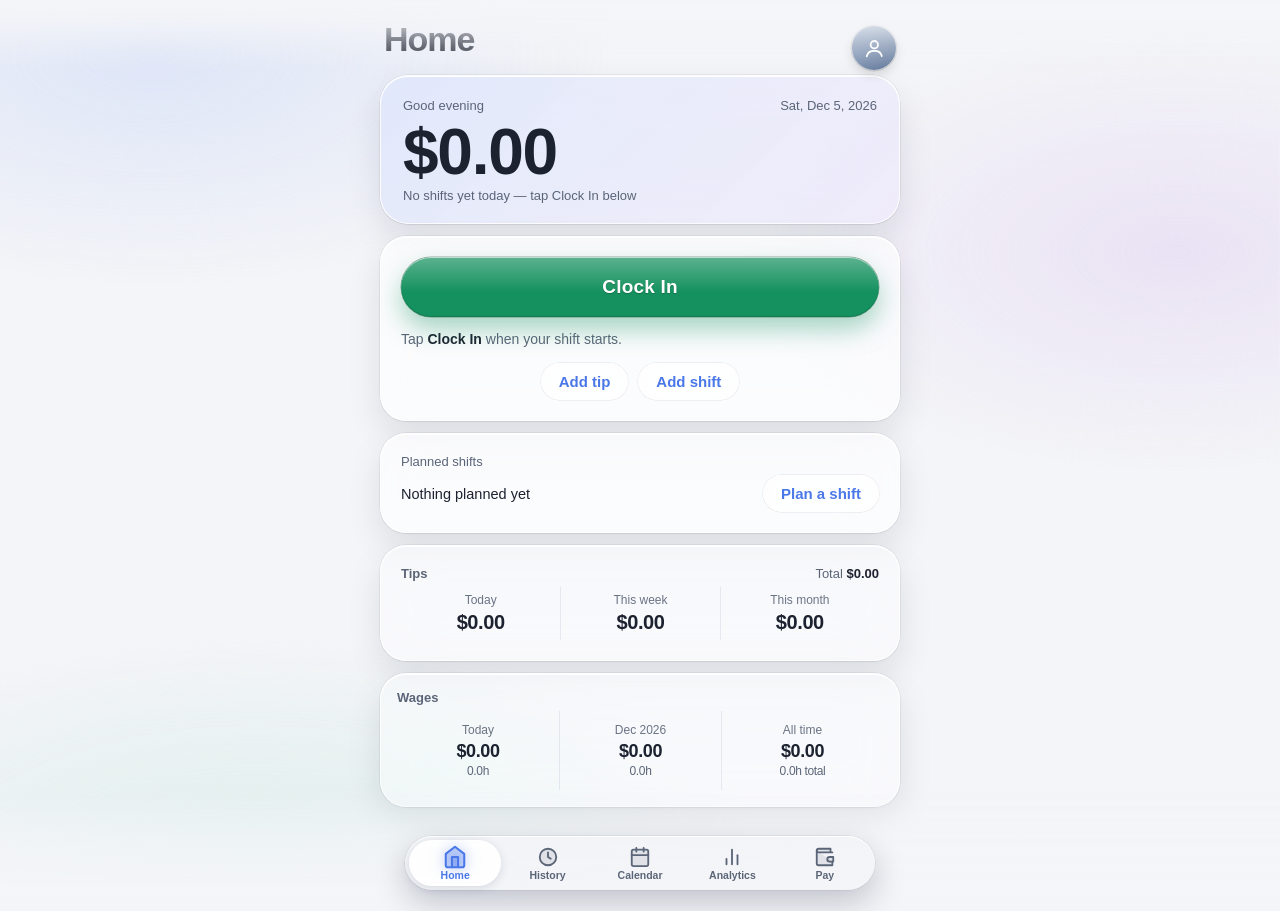
==== index.html @ 0481ace2 "Mascot moments: chosen character plays its clip with sound on clock in, break (coffee), clock out an" ====
<!DOCTYPE html>
<html lang="en" data-theme="auto">
<head>
<meta charset="UTF-8">
<meta http-equiv="Content-Security-Policy" content="default-src 'none'; script-src 'self'; style-src 'self' 'unsafe-inline'; img-src 'self' data:; media-src 'self' blob:; connect-src 'self' https://script.google.com https://script.googleusercontent.com https://*.googleusercontent.com; manifest-src 'self'; worker-src 'self'; base-uri 'none'; form-action 'none'; object-src 'none'">
<meta name="referrer" content="no-referrer">
<link rel="canonical" href="https://achyuthsai87.github.io/work-clock/">
<style id="fb">html{visibility:hidden}</style>
<noscript><style>html{visibility:visible!important}</style></noscript>
<meta name="viewport" content="width=device-width, initial-scale=1, maximum-scale=1, user-scalable=no, viewport-fit=cover">
<meta name="apple-mobile-web-app-capable" content="yes">
<meta name="mobile-web-app-capable" content="yes">
<meta name="apple-mobile-web-app-status-bar-style" content="default">
<meta name="apple-mobile-web-app-title" content="Work Clock">
<meta name="theme-color" content="#f4f5f8">
<meta name="description" content="Work Clock: an offline time and earnings tracker. Clock in, clock out, see what you've earned.">
<meta name="format-detection" content="telephone=no">
<meta property="og:type" content="website">
<meta property="og:title" content="Work Clock">
<meta property="og:description" content="Offline time and earnings tracker.">
<meta property="og:image" content="./icon-512.png">
<meta name="color-scheme" content="light dark">
<link rel="manifest" href="./manifest.webmanifest">
<link rel="apple-touch-icon" href="./apple-touch-icon.png">
<link rel="apple-touch-startup-image" media="(device-width:440px) and (device-height:956px) and (-webkit-device-pixel-ratio:3) and (orientation:portrait) and (prefers-color-scheme:light)" href="./splash/1320x2868-light.png">
<link rel="apple-touch-startup-image" media="(device-width:440px) and (device-height:956px) and (-webkit-device-pixel-ratio:3) and (orientation:portrait) and (prefers-color-scheme:dark)" href="./splash/1320x2868-dark.png">
<link rel="apple-touch-startup-image" media="(device-width:402px) and (device-height:874px) and (-webkit-device-pixel-ratio:3) and (orientation:portrait) and (prefers-color-scheme:light)" href="./splash/1206x2622-light.png">
<link rel="apple-touch-startup-image" media="(device-width:402px) and (device-height:874px) and (-webkit-device-pixel-ratio:3) and (orientation:portrait) and (prefers-color-scheme:dark)" href="./splash/1206x2622-dark.png">
<link rel="apple-touch-startup-image" media="(device-width:430px) and (device-height:932px) and (-webkit-device-pixel-ratio:3) and (orientation:portrait) and (prefers-color-scheme:light)" href="./splash/1290x2796-light.png">
<link rel="apple-touch-startup-image" media="(device-width:430px) and (device-height:932px) and (-webkit-device-pixel-ratio:3) and (orientation:portrait) and (prefers-color-scheme:dark)" href="./splash/1290x2796-dark.png">
<link rel="apple-touch-startup-image" media="(device-width:393px) and (device-height:852px) and (-webkit-device-pixel-ratio:3) and (orientation:portrait) and (prefers-color-scheme:light)" href="./splash/1179x2556-light.png">
<link rel="apple-touch-startup-image" media="(device-width:393px) and (device-height:852px) and (-webkit-device-pixel-ratio:3) and (orientation:portrait) and (prefers-color-scheme:dark)" href="./splash/1179x2556-dark.png">
<link rel="apple-touch-startup-image" media="(device-width:428px) and (device-height:926px) and (-webkit-device-pixel-ratio:3) and (orientation:portrait) and (prefers-color-scheme:light)" href="./splash/1284x2778-light.png">
<link rel="apple-touch-startup-image" media="(device-width:428px) and (device-height:926px) and (-webkit-device-pixel-ratio:3) and (orientation:portrait) and (prefers-color-scheme:dark)" href="./splash/1284x2778-dark.png">
<link rel="apple-touch-startup-image" media="(device-width:390px) and (device-height:844px) and (-webkit-device-pixel-ratio:3) and (orientation:portrait) and (prefers-color-scheme:light)" href="./splash/1170x2532-light.png">
<link rel="apple-touch-startup-image" media="(device-width:390px) and (device-height:844px) and (-webkit-device-pixel-ratio:3) and (orientation:portrait) and (prefers-color-scheme:dark)" href="./splash/1170x2532-dark.png">
<link rel="apple-touch-startup-image" media="(device-width:375px) and (device-height:812px) and (-webkit-device-pixel-ratio:3) and (orientation:portrait) and (prefers-color-scheme:light)" href="./splash/1125x2436-light.png">
<link rel="apple-touch-startup-image" media="(device-width:375px) and (device-height:812px) and (-webkit-device-pixel-ratio:3) and (orientation:portrait) and (prefers-color-scheme:dark)" href="./splash/1125x2436-dark.png">
<link rel="apple-touch-startup-image" media="(device-width:414px) and (device-height:896px) and (-webkit-device-pixel-ratio:3) and (orientation:portrait) and (prefers-color-scheme:light)" href="./splash/1242x2688-light.png">
<link rel="apple-touch-startup-image" media="(device-width:414px) and (device-height:896px) and (-webkit-device-pixel-ratio:3) and (orientation:portrait) and (prefers-color-scheme:dark)" href="./splash/1242x2688-dark.png">
<link rel="apple-touch-startup-image" media="(device-width:414px) and (device-height:896px) and (-webkit-device-pixel-ratio:2) and (orientation:portrait) and (prefers-color-scheme:light)" href="./splash/828x1792-light.png">
<link rel="apple-touch-startup-image" media="(device-width:414px) and (device-height:896px) and (-webkit-device-pixel-ratio:2) and (orientation:portrait) and (prefers-color-scheme:dark)" href="./splash/828x1792-dark.png">
<link rel="apple-touch-startup-image" media="(device-width:414px) and (device-height:736px) and (-webkit-device-pixel-ratio:3) and (orientation:portrait) and (prefers-color-scheme:light)" href="./splash/1242x2208-light.png">
<link rel="apple-touch-startup-image" media="(device-width:414px) and (device-height:736px) and (-webkit-device-pixel-ratio:3) and (orientation:portrait) and (prefers-color-scheme:dark)" href="./splash/1242x2208-dark.png">
<link rel="apple-touch-startup-image" media="(device-width:375px) and (device-height:667px) and (-webkit-device-pixel-ratio:2) and (orientation:portrait) and (prefers-color-scheme:light)" href="./splash/750x1334-light.png">
<link rel="apple-touch-startup-image" media="(device-width:375px) and (device-height:667px) and (-webkit-device-pixel-ratio:2) and (orientation:portrait) and (prefers-color-scheme:dark)" href="./splash/750x1334-dark.png">
<title>Work Clock</title>
<link rel="icon" type="image/png" sizes="192x192" href="./icon-192.png">
<link rel="stylesheet" href="./style.css">
</head>
<body>
<div class="edge edge-top" aria-hidden="true"></div><div class="edge edge-bot" aria-hidden="true"></div>
<noscript><div style="padding:24px;font-family:sans-serif">Work Clock needs JavaScript enabled.</div></noscript>
<div class="wrap">
  <div class="topbar"><button id="avatarBtn" class="av" data-tab="settings" aria-label="Profile and settings"><span class="av-face" id="avFace"></span><span class="av-type" aria-hidden="true"><i></i><i></i><i></i></span></button></div>
  <section class="tabpane on" id="tab-home">
<div class="page-title">Home</div>
<div class="card nudge" id="backupNudge" hidden><div class="nudge-t">Back up your history</div><div class="nudge-s">Nothing has been saved off this phone lately. If iOS clears the app, your shifts would be gone.</div><div class="nudge-b"><button id="nudgeNow" class="btn primary">Back up now</button><button id="nudgeSync" class="link">Set up sync</button><button id="nudgeLater" class="link">Later</button></div></div>
<div class="hero">
    <div class="hero-top"><span id="greet">Hello</span><span id="heroDate"></span></div>
    <div class="hero-earn" id="heroEarn">$0.00</div>
    <div class="hero-sub" id="heroSub">earned today</div>
  </div>

<div class="card">
    <div class="jobpick" id="jobPickRow" hidden><div class="jp-h" id="jobPickH">Clock in for</div><div class="jchips" id="jobChips"></div><select id="jobPick" hidden></select></div>
    <button id="clockBtn" class="big-btn">Clock In</button>
    <div id="statusLine" class="status-line"></div>
    <button type="button" id="startEdit" class="link" style="display:none;margin:2px auto 8px">Started late? Change start time</button>
    <button id="cancelShift" class="cancel-shift" style="display:none">Discard this shift</button>
    <span id="tipToday" hidden></span>
    <div class="quickrow"><button id="tipBtn" class="link">Add tip</button><i></i><button id="manualBtn" class="link">Add shift</button></div>
  </div>

<div class="card planbox">
    <div class="pay-h">Planned shifts</div>
    <div class="planrow"><div id="planLine" class="plan-line"></div><button id="planBtn" class="link">Plan a shift</button></div>
  </div>

<div class="homeview" id="homeJobRow" hidden><div class="jp-h">Showing</div><div class="jchips" id="homeChips"></div></div>

<div class="card tipbox">
    <div class="tipbox-top"><span class="tipbox-h" id="tipHead">Tips</span><span class="tipbox-t tap" id="tipTot" role="button" tabindex="0" aria-label="See tips month by month">Total <b id="tipAll">$0.00</b></span></div>
    <div class="stats tips3">
      <div class="stat"><div class="label">Today</div><div class="val" id="tipDay">$0.00</div></div>
      <div class="stat tap" id="tipWeekStat" role="button" tabindex="0" aria-label="See this week day by day"><div class="label">This week</div><div class="val" id="tipWeek">$0.00</div></div>
      <div class="stat tap" id="tipMonthStat" role="button" tabindex="0" aria-label="See this month week by week"><div class="label">This month</div><div class="val" id="tipMonth">$0.00</div></div>
    </div>
  </div>

<div class="card"><div class="tipbox-top"><span class="tipbox-h" id="wageHead">Wages</span></div><div class="stats flat3">
    <div class="stat"><div class="label">Today</div><div class="val" id="statToday">—</div></div>
    <div class="stat tap" id="monthStat" role="button" tabindex="0" aria-label="See this month week by week"><div class="label" id="monthLabel">This month</div><div class="val" id="statMonth">—</div></div>
    <div class="stat tap" id="allStat" role="button" tabindex="0" aria-label="See all time month by month"><div class="label">All time</div><div class="val" id="statAll">—</div></div>
  </div></div>
  <div id="jobCards" class="jobcards" hidden></div>
  </section>
  <section class="tabpane" id="tab-history">
  <div class="page-title">History</div>
<div class="card">
    <div class="jchips hist-chips" id="histChips" hidden></div>
    <div class="hfilter"><select id="histJob" aria-label="Filter by job" hidden></select><input id="histQ" type="search" placeholder="Search notes, dates, months" autocomplete="off" maxlength="40" aria-label="Search history"><select id="histMonth" aria-label="Jump to month"></select><button type="button" class="hf-btn" id="histFilterBtn" aria-label="Filter by hours and amount"><svg viewBox="0 0 24 24" fill="none" stroke="currentColor" stroke-width="2" stroke-linecap="round" aria-hidden="true"><path d="M4 7h10M18 7h2M4 17h2M10 17h10"/><circle cx="16" cy="7" r="2"/><circle cx="8" cy="17" r="2"/></svg><b id="histFilterN" hidden></b></button></div>
    <div id="histSum" class="hsum" hidden></div>
    <div id="history"></div>
  </div>
  </section>
  <section class="tabpane" id="tab-calendar">
  <div class="page-title">Calendar</div>
  <div class="card">
    <div class="cal-head"><button id="calPrev" class="icon-btn" aria-label="Previous month">&#8249;</button><div class="cal-title" id="calTitle"></div><button id="calNext" class="icon-btn" aria-label="Next month">&#8250;</button></div>
    <div class="cal-grid cal-dow" aria-hidden="true"><span>Mon</span><span>Tue</span><span>Wed</span><span>Thu</span><span>Fri</span><span>Sat</span><span>Sun</span></div>
    <div class="cal-grid" id="calGrid"></div>
    <div class="cal-legend"><span><i class="lg lg-w"></i>Worked</span><span><i class="lg lg-p"></i>Planned</span><span><i class="lg lg-o"></i>Day off</span></div>
    <div class="hsum" id="calSum"></div>
  </div>
  <div class="card"><div class="pay-h">Coming up</div><div id="calNextList"></div></div>
  </section>
  <section class="tabpane" id="tab-analytics">
  <div class="page-title">Analytics</div>
  <div class="anajob-row" id="anaJobRow" hidden><div class="jchips" id="anaChips"></div><select id="anaJob" aria-label="Job" hidden></select></div>
<div class="card goal-card" style="margin-top:12px">
    <div class="ring-wrap">
      <svg viewBox="0 0 120 120" class="ring" aria-hidden="true"><defs><linearGradient id="ringGrad" x1="0" y1="0" x2="1" y2="1"><stop offset="0" stop-color="#3ee6b0"/><stop offset="1" stop-color="#4aa8ff"/></linearGradient></defs><circle class="ring-bg" cx="60" cy="60" r="48"/><circle class="ring-fg" id="goalRing" cx="60" cy="60" r="48" stroke-dasharray="301.59" stroke-dashoffset="301.59" transform="rotate(-90 60 60)"/></svg>
      <div class="ring-mid"><div class="ring-pct" id="goalPct">—</div><div class="ring-sub">this week</div></div>
    </div>
    <div class="goal-text">
      <div class="t">Weekly goal</div>
      <div class="goal-line" id="goalSub">No goal yet</div>
      <div class="goal-msg" id="goalMsg"></div>
      <button class="link" id="goalSet" style="padding:6px 0 0">Set goal</button>
    </div>
  </div>

<div class="card" style="margin-top:12px">
    <div class="card-head"><span class="t">Monthly earnings</span><span class="mon-key"><i class="kw"></i>Wages <i class="kt"></i>Tips</span></div>
    <div class="ana-nav"><button id="monPrev" aria-label="Earlier months">‹</button><span id="monRange"></span><button id="monNext" aria-label="Later months">›</button></div>
    <canvas id="chart" width="600" height="340"></canvas>
    <div class="mon-hint">Tap a month for its week-by-week breakdown</div>
  </div>

<div class="card" style="margin-top:12px">
    <div class="card-head"><span class="t">Analytics</span><span class="seg" id="anaSeg"><button data-p="week">Week</button><button data-p="month">Month</button><button data-p="year">Year</button></span></div>
    <div class="ana-nav"><button id="anaPrev" aria-label="Previous">‹</button><span id="anaRange"></span><button id="anaNext" aria-label="Next">›</button></div>
    <canvas id="anaChart" width="600" height="300"></canvas>
    <div class="ana-grid" id="anaStats"></div>
  </div>

<div class="card" style="margin-top:12px">
    <div class="card-head"><span class="t">Activity</span><span class="sub" style="margin:0;font-size:12px">last 15 weeks</span></div>
    <div class="hm" id="hm" role="img" aria-label="Activity heatmap"></div>
    <div class="hm-foot"><span id="hmInfo">Tap a square</span><span class="hm-legend">Less <i class="l0"></i><i class="l1"></i><i class="l2"></i><i class="l3"></i><i class="l4"></i> More</span></div>
  </div>

<div class="card" style="margin-top:12px">
    <div style="font-weight:700; margin-bottom:8px">Insights <span style="font-weight:400;color:var(--muted);font-size:12px">all time</span></div>
    <div class="ana-grid" id="anaInsights"></div>
    <div style="font-weight:700; margin:16px 0 4px; font-size:14px">By weekday</div>
    <div id="anaWeekday"></div>
  </div>

<div class="card" style="margin-top:12px">
    <div class="card-head"><span class="t">Data lab 🧪</span><span class="sub" style="margin:0;font-size:12px" id="labN"></span></div>
    <div class="ana-grid" id="labTiles"></div>
    <div class="lab-h">Weekly hours · trend &amp; forecast</div>
    <canvas id="trendChart" width="600" height="300"></canvas>
    <div class="lab-note" id="trendNote"></div>
    <div class="lab-h">Shift length distribution</div>
    <div id="histo"></div>
    <div class="lab-h">Findings</div>
    <ul class="findings" id="findings"></ul>
  </div>

<div class="card" style="margin-top:12px">
    <div class="card-head"><span class="t" id="lvlTitle">Level 1</span><span class="sub" style="margin:0;font-size:12px" id="lvlSub"></span></div>
    <div class="xp"><i id="xpBar"></i></div>
    <button class="fact" id="factBtn" type="button"><span class="fact-e" id="factE">✨</span><span id="factTxt">Clock a few shifts and fun facts will show up here.</span></button>
  </div>

<div class="card" style="margin-top:12px">
    <div class="card-head"><span class="t">Achievements</span><span class="sub" style="margin:0;font-size:12px" id="badgeCount"></span></div>
    <div class="next" id="badgeNext"></div>
    <div class="badges" id="badges"></div>
  </div>

  <div class="card" id="tipYieldCard" hidden>
    <div class="pay-h">Tip yield</div>
    <div class="job-hint" id="tyNote" style="margin:-4px 0 10px"></div>
    <div class="ty-h">By weekday</div><div id="tyWeekday"></div>
    <div class="ty-h">By time of day</div><div id="tyDaypart"></div>
  </div>
  </section>
  <section class="tabpane" id="tab-pay">
  <div class="page-title">Pay</div>
  <div class="homeview" id="payJobRow" hidden><div class="jp-h">Showing</div><div class="jchips" id="payChips"></div></div>
  <div class="card">
    <div class="pay-h">Owed to you</div>
    <div class="pay-big" id="payOwed">$0.00</div>
    <div class="pay-sub" id="payOwedSub">Log what you're paid and it shows here.</div>
    <div class="pay-sub" id="payHeld" hidden></div>
    <div class="pbar"><i id="payBar"></i></div>
    <div class="stats pay2">
      <div class="stat"><div class="label">Earned</div><div class="val" id="payEarned">$0.00</div></div>
      <div class="stat"><div class="label">Received</div><div class="val" id="payRecv">$0.00</div></div>
    </div>
    <button id="payAdd" class="big-btn pay-btn">+ Log a payment</button>
    <div style="text-align:center"><button id="stmtBtn" class="link">Pay statement for the owner</button></div>
  </div>
  <div class="card" id="payNext" style="display:none"><div id="payNextTxt"></div></div>
  <div class="card warn" id="payDue" style="display:none"><div id="payDueTxt"></div></div>
  <div class="card">
    <div class="pay-h" id="payMonthLabel">This month</div>
    <div class="stats pay3">
      <div class="stat"><div class="label">Earned</div><div class="val" id="payMEarn">$0.00</div></div>
      <div class="stat"><div class="label">Received</div><div class="val" id="payMRecv">$0.00</div></div>
      <div class="stat"><div class="label">Short by</div><div class="val" id="payMBal">$0.00</div></div>
    </div>
  </div>
  <div class="card" id="taxCard" hidden>
    <div class="pay-h" id="taxH">Set aside for tax</div>
    <div class="stats pay2">
      <div class="stat"><div class="label" id="taxML">This month</div><div class="val" id="taxM">$0.00</div></div>
      <div class="stat"><div class="label">All time</div><div class="val" id="taxA">$0.00</div></div>
    </div>
    <div class="job-hint">An estimate of wages plus tips, so you know how much to keep aside. Change the percentage in Settings.</div>
  </div>
  <div class="card" id="expCard">
    <div class="tipbox-top"><span class="tipbox-h">Expenses</span><button id="expAdd" class="link">+ Add</button></div>
    <div class="stats pay2">
      <div class="stat"><div class="label" id="expML">This month</div><div class="val" id="expM">$0.00</div></div>
      <div class="stat"><div class="label">All time</div><div class="val" id="expA">$0.00</div></div>
    </div>
    <div class="job-hint" id="expNet" hidden></div>
    <div id="expList"></div>
  </div>
  <div class="card"><div class="pay-h">Month by month</div><div id="payMonths"></div></div>
  <div class="card"><div class="pay-h">Payments received</div><div id="payList"></div></div>
  </section>
  <section class="tabpane" id="tab-settings">
  <div class="page-title">Settings</div>
<div class="card" id="profileCard">
    <div class="pay-h">Profile</div>
    <div class="prof-top"><div class="av big still" id="profPrev"><span class="av-face"></span></div>
      <div class="prof-name" id="nameView"><span id="nameText" class="nm">Add your name</span><button type="button" class="pencil" id="nameEdit" aria-label="Edit name"><svg viewBox="0 0 24 24" fill="none" stroke="currentColor" stroke-width="2" stroke-linecap="round" stroke-linejoin="round" aria-hidden="true"><path d="M4 20h4L19 9a2.8 2.8 0 0 0-4-4L4 16z"/><path d="M13.5 6.5l4 4"/></svg></button></div>
      <div class="prof-edit" id="nameBox" hidden><input id="profName" type="text" maxlength="30" autocomplete="off" autocapitalize="words" spellcheck="false" placeholder="Your name" aria-label="Your name"><button type="button" class="icon-btn" id="nameDone">Done</button></div></div>
    <div class="sub" style="margin:12px 2px 8px">Picture</div>
    <div class="av-grid" id="avGrid"></div>
    <div class="settings-row" id="mascotSoundRow" hidden><span>Mascot sound<small>the music that plays with their clips</small></span><button class="ios-switch" id="mascotSound" role="switch" aria-checked="true" aria-label="Mascot sound"></button></div>
    <div class="prof-links"><button type="button" class="link" id="avUpload">Upload a photo</button><button type="button" class="link danger-link" id="avRemove" hidden>Remove photo</button></div>
    <input type="file" id="avFile" accept="image/*" hidden>
    <div class="sub" id="profMsg" style="margin:4px 2px 0"></div>
  </div>

<div class="card">
    <div class="pay-h">Pay</div>
    <div class="settings-row"><span>Pay rate<small>$ per hour, for new shifts</small></span><input id="rateInput" type="number" min="0" step="0.25" inputmode="decimal"></div>
    <div class="settings-row"><span>Unpaid break</span><select id="breakInput" aria-label="Unpaid break"></select></div>
    <div class="settings-row" id="breakAfterRow" style="display:none"><span>Only on shifts of</span><select id="breakAfterInput" aria-label="Only on shifts of"></select></div>
    <div class="settings-row"><span>Pay cycle<small>how often you're paid</small></span><select id="cycleInput" aria-label="Pay cycle"><option value="">Not set</option><option value="weekly">Every week</option><option value="biweekly">Every 2 weeks</option><option value="monthly">Monthly, on a date</option></select></div>
    <div class="settings-row" id="paydayRow"><span>Payday<small>day of each month</small></span><select id="paydayInput" aria-label="Payday"></select></div>
    <div class="settings-row" id="anchorRow" style="display:none"><span>A payday<small>any past or upcoming one</small></span><input id="anchorInput" type="date" aria-label="A payday"></div>
    <div class="settings-row"><span>Weekly goal</span><select id="goalInput" aria-label="Weekly goal"></select></div>
    <div class="settings-row"><span>Weekend premium<small>extra % on Sat and Sun, new shifts</small></span><input id="wkndInput" type="number" min="0" max="300" step="1" inputmode="decimal" placeholder="0"></div>
    <div class="settings-row"><span>Tax set-aside<small>% of wages and tips to keep aside</small></span><input id="taxInput" type="number" min="0" max="60" step="0.5" inputmode="decimal" placeholder="0"></div>
    <div class="settings-row"><span>Mileage rate<small>$ per mile, used for mileage</small></span><input id="mileInput" type="number" min="0" max="10" step="0.005" inputmode="decimal" placeholder="0"></div>
  </div>

<div class="card" id="soundCard">
    <div class="pay-h">Alarm sound</div>
    <div class="settings-row"><span>Alarm at clock-out time<small>rings when your planned or chosen end time arrives</small></span><select id="sndOn" aria-label="Alarm at clock-out time"><option value="1">On</option><option value="">Off</option></select></div>
    <div class="settings-row"><span>Sound when I tap Clock Out<small>a short version of your sound</small></span><select id="sndTap" aria-label="Sound when I tap Clock Out"><option value="">Off</option><option value="1">On</option></select></div>
    <div class="snd-list" id="sndList"></div>
    <div class="settings-row"><span>Volume</span><input type="range" id="sndVol" min="10" max="100" step="5" aria-label="Volume"></div>
    <button class="btn ghost" id="sndAdd" type="button" style="width:100%;margin-top:6px">Add your own sound</button>
    <input type="file" id="sndFile" accept="audio/*" hidden>
    <div class="sub" id="sndMsg" style="margin:8px 2px 0" role="status"></div>
    <div class="sub" style="margin:6px 2px 0">Rings while Work Clock is open on your screen. iPhone doesn't let web apps ring in the background, and silent mode can mute it. Your own sounds stay on this phone only.</div>
  </div>

  <div class="card">
    <div class="pay-h">Optional pay rules</div>
    <div class="job-hint">All off until you turn them on. Leave blank if they don't apply to your job.</div>
    <div class="settings-row"><span>Overtime after<small>hours per week</small></span><input id="otWeekInput" type="number" min="0" max="168" step="0.5" inputmode="decimal" placeholder="Off"></div>
    <div class="settings-row"><span>Overtime after<small>hours per day</small></span><input id="otDayInput" type="number" min="0" max="24" step="0.5" inputmode="decimal" placeholder="Off"></div>
    <div class="settings-row" id="otPctRow" style="display:none"><span>Overtime pay<small>extra % on those hours</small></span><input id="otPctInput" type="number" min="0" max="300" step="1" inputmode="decimal" placeholder="50"></div>
    <div class="settings-row"><span>Holiday pay<small>extra % on days you mark as holidays in the Calendar</small></span><input id="holInput" type="number" min="0" max="300" step="1" inputmode="decimal" placeholder="Off"></div>
    <div class="settings-row"><span>Gross and take-home<small>log gross wages next to what you received</small></span><select id="netInput" aria-label="Gross and take-home"><option value="">Off</option><option value="1">On</option></select></div>
  </div>

<div class="card">
    <div class="pay-h">Jobs</div>
    <div id="jobList"></div>
    <div class="job-hint">Your main job uses the pay rate above. Other jobs have their own rate.</div>
    <button id="jobAdd" class="link" style="margin-top:6px">+ Add a job</button>
  </div>

<div class="card">
    <div class="pay-h">App &amp; data</div>
    <div class="settings-row"><span>Appearance</span><span class="seg" id="themeSeg"><button data-t="auto">Auto</button><button data-t="light">Light</button><button data-t="dark">Dark</button></span></div>
    <div class="settings-row"><span>Export</span><span><button class="icon-btn" id="csvBtn">CSV</button><button class="icon-btn" id="xlsxBtn">Excel</button><button class="icon-btn" id="jsonBtn">Backup</button></span></div>
    <div class="settings-row"><span>Restore backup</span><span><button class="icon-btn" id="importBtn">Import</button><input type="file" id="importFile" accept="application/json" style="display:none"></span></div>
    <div class="settings-row"><span style="color:var(--red)">Delete all data</span><button class="icon-btn danger" id="wipeBtn">Delete</button></div>
  </div>

<div class="card" id="locCard">
    <div class="pay-h">Location</div>
    <div class="sub" style="margin-bottom:8px">For jobs at a fixed place, Work Clock notes where you are at the moment you tap Clock in and Clock out, so your owner can see you were at the store. For jobs on the road (like deliveries) it saves nothing. It never tracks you in the background. The spot is saved with the shift, on this phone and in your sheets.</div>
    <div class="settings-row"><span>Record where I clock in and out</span><button class="ios-switch" id="locToggle" role="switch" aria-checked="true" aria-label="Record location"></button></div>
    <div id="locWork"></div>
    <div class="sub" id="locMsg" style="margin:4px 2px 0"></div>
  </div>

<div class="card">
    <div class="pay-h">Google Sheets sync</div>
    <div class="sub" style="margin-bottom:8px">Back up to your Google Sheet. Add more than one for extra copies. The first one is your main sheet: it is the one your shifts are restored from. Reinstalling the app? Add your sheet again to get your shifts back.</div>
    <div id="sheetList" class="sheet-list"></div>
    <button type="button" class="btn ghost sheet-add" id="sheetAdd">Add a sheet</button>
    <div class="settings-row" style="margin-top:10px"><span>Auto-sync</span><button class="ios-switch" id="syncToggle" role="switch" aria-checked="false" aria-label="Auto-sync"></button></div>
    <details class="shortcut-help"><summary>iPhone Shortcuts: clock in and out from the lock screen</summary>
      <div class="shortcut-body">
        <p>Make two Shortcuts (Shortcuts app → +): <b>Clock In</b> and <b>Clock Out</b>. Each has one action, <b>Get Contents of URL</b>:</p>
        <ol><li>URL: the web app URL of your main sheet (tap it in the list above)</li><li>Method: <b>POST</b></li><li>Request Body: <b>JSON</b>, with three Text fields:<br><code>action</code> = <code>punch</code><br><code>kind</code> = <code>in</code> (or <code>out</code>)<br><code>secret</code> = that sheet's secret</li></ol>
        <p>Then in Shortcuts → Automation, add <b>Arrive</b> at work → run Clock In (and <b>Leave</b> → Clock Out), or put them on the Action Button or a Lock Screen widget. Open Work Clock afterwards and the shift appears with the exact time you tapped. The app has to be open for sync to pull it in, and Auto-sync must be on.</p>
      </div></details>
    <div class="settings-row"><span id="syncStatus" role="status" aria-live="polite">Not set up</span><button class="icon-btn" id="syncNowBtn">Sync now</button></div>
    <div class="sync-bar" id="syncBar" hidden role="progressbar" aria-label="Sync progress" aria-valuemin="0" aria-valuemax="100"><i></i></div>
  </div>

<div class="card">
    <div style="font-weight:700; margin-bottom:4px">Privacy &amp; security</div>
    <div class="sub" style="margin-bottom:8px">Your shifts live only on this device (plus your own sheet if sync is on). Backups never contain your sync secret.</div>
    <div class="settings-row"><span>App lock <span style="color:var(--muted)">(Face ID / passcode)</span></span><button class="ios-switch" id="lockToggle" role="switch" aria-checked="false" aria-label="App lock"></button></div>
    <div class="sub" id="lockStatus" style="margin:0 2px 4px">Off</div>
  </div>

<div class="card">
    <div style="font-weight:700; margin-bottom:4px">App</div>
    <div class="sub" style="margin-bottom:8px">Updates install by themselves when you open the app online. You never need to delete it. Your data stays on the device.</div>
    <div class="settings-row"><span>Version <span id="appVer" style="color:var(--muted)"></span></span><button class="icon-btn" id="updateBtn">Update now</button></div>
  </div>
  </section>

  <nav class="tabbar" data-optional>
    <button data-tab="home" class="on"><svg viewBox="0 0 24 24" fill="none" stroke="currentColor" stroke-width="2" stroke-linecap="round" stroke-linejoin="round"><path d="M3 9l9-7 9 7v11a2 2 0 0 1-2 2H5a2 2 0 0 1-2-2z"/><path d="M9 22V12h6v10"/></svg><span>Home</span></button>
    <button data-tab="history"><svg viewBox="0 0 24 24" fill="none" stroke="currentColor" stroke-width="2" stroke-linecap="round" stroke-linejoin="round"><circle cx="12" cy="12" r="9"/><path d="M12 7v5l3 2"/></svg><span>History</span></button>
    <button data-tab="calendar"><svg viewBox="0 0 24 24" fill="none" stroke="currentColor" stroke-width="2" stroke-linecap="round" stroke-linejoin="round"><rect x="3" y="4" width="18" height="18" rx="2"/><path d="M16 2v4M8 2v4M3 10h18"/></svg><span>Calendar</span></button>
    <button data-tab="analytics"><svg viewBox="0 0 24 24" fill="none" stroke="currentColor" stroke-width="2" stroke-linecap="round" stroke-linejoin="round"><line x1="18" y1="20" x2="18" y2="10"/><line x1="12" y1="20" x2="12" y2="4"/><line x1="6" y1="20" x2="6" y2="14"/></svg><span>Analytics</span></button>
    <button data-tab="pay"><svg viewBox="0 0 24 24" fill="none" stroke="currentColor" stroke-width="2" stroke-linecap="round" stroke-linejoin="round"><path d="M20 7H5a2 2 0 0 1 0-4h13v4"/><path d="M3 5v14a2 2 0 0 0 2 2h15v-4"/><path d="M21 12v5h-4a2.5 2.5 0 0 1 0-5z"/></svg><span>Pay</span></button>

  </nav>
</div>

<div class="modal-bg" id="shBg">
  <div class="modal">
    <h2 id="shTitle">Add a sheet</h2>
    <form id="syncForm" autocomplete="on" action="#">
      <div class="field"><label for="syncName">Sheet file name</label><input id="syncName" type="text" maxlength="40" autocomplete="off" autocapitalize="words" spellcheck="false" placeholder="e.g. Work Clock backup"></div>
      <div class="field"><label for="syncUrl">Web app URL</label><input id="syncUrl" name="username" type="text" autocomplete="username" autocapitalize="off" autocorrect="off" spellcheck="false" placeholder="https://script.google.com/.../exec" inputmode="url"></div>
      <div class="field"><label for="syncSecret">Secret</label><input id="syncSecret" name="password" type="password" autocomplete="current-password" placeholder="Same secret as in the script"></div>
      <div class="sub sh-err" id="shErr" hidden></div>
      <div class="btn-row"><button type="button" class="btn ghost" id="shClose">Close</button><button type="submit" class="btn primary" id="syncSaveBtn">Save &amp; connect</button></div>
    </form>
    <div class="sh-more" id="shMore">
      <button type="button" class="link" id="syncDownBtn">Restore from this sheet</button>
      <button type="button" class="link" id="shMain">Make this the main sheet</button>
      <button type="button" class="link danger-link" id="shRemove">Remove this sheet</button>
    </div>
  </div>
</div>

<div class="modal-bg" id="hfBg">
  <div class="modal">
    <h2>Filter history</h2>
    <div class="field"><label for="hfHMin">Hours worked</label><div class="range"><input id="hfHMin" type="number" inputmode="decimal" min="0" max="168" step="0.25" placeholder="From"><span>to</span><input id="hfHMax" type="number" inputmode="decimal" min="0" max="168" step="0.25" placeholder="To"></div></div>
    <div class="field"><label for="hfAMin">Amount earned ($)</label><div class="range"><input id="hfAMin" type="number" inputmode="decimal" min="0" step="0.01" placeholder="From"><span>to</span><input id="hfAMax" type="number" inputmode="decimal" min="0" step="0.01" placeholder="To"></div></div>
    <div class="sub" id="hfCount" style="margin:0 2px 12px"></div>
    <div class="btn-row"><button type="button" class="btn ghost" id="hfReset">Reset</button><button type="button" class="btn primary" id="hfClose">Close</button></div>
  </div>
</div>

<div class="modal-bg" id="rateBg">
  <div class="modal">
    <h2>New pay rate</h2>
    <div id="rateMsg" style="font-size:14px;color:var(--muted);margin:-6px 0 12px"></div>
    <div class="field"><label>Starting from</label><input type="date" id="rateFrom"><div style="font-size:12px;color:var(--muted);margin-top:5px">Shifts from this day on switch to the new rate, including ones you already clocked. Earlier shifts keep their old rate.</div></div>
    <div class="btn-row">
      <button class="btn ghost" id="rateCancel">Cancel</button>
      <button class="btn primary" id="rateSave">Apply</button>
    </div>
  </div>
</div>

<div class="modal-bg" id="endBg">
  <div class="modal">
    <h2>When did you finish?</h2>
    <div class="field"><label>Clock-out time</label><input type="time" id="endTime"></div>
    <div class="btn-row">
      <button class="btn ghost" id="endCancel">Cancel</button>
      <button class="btn primary" id="endSave">Save</button>
    </div>
  </div>
</div>


<div class="modal-bg" id="alarmBg" role="alertdialog" aria-modal="true" aria-labelledby="alarmH">
  <div class="modal">
    <h2 id="alarmH">Time to clock out</h2>
    <div class="sub" id="alarmTxt" style="margin:0 0 14px"></div>
    <div class="btn-row">
      <button class="btn ghost" id="alarmStop" type="button">Keep working</button>
      <button class="btn primary" id="alarmOut" type="button">Clock out</button>
    </div>
  </div>
</div>

<div class="modal-bg" id="brkBg">
  <div class="modal">
    <h2>Take a break</h2>
    <div class="chips brk-type" role="group" aria-label="Break type"><button type="button" id="brkUnpaid" class="on" aria-pressed="true">Unpaid</button><button type="button" id="brkPaid" aria-pressed="false">Paid</button></div>
    <div class="sub" id="brkNote" style="margin:8px 0 4px;text-align:center">Unpaid. It comes off this shift's hours.</div>
    <div class="wheels"><div class="wheel-band"></div>
      <div class="wheel" id="wheelH" aria-label="Hours"></div><span class="wheel-u">hr</span>
      <div class="wheel" id="wheelM" aria-label="Minutes"></div><span class="wheel-u">min</span>
    </div>
    <div class="brk-sum" id="brkSum">No break</div>
    <div class="btn-row">
      <button class="btn ghost" id="brkCancel" type="button">Cancel</button>
      <button class="btn primary" id="brkSave" type="button">Start</button>
    </div>
    <button class="link" id="brkClear" type="button" hidden style="display:block;margin:10px auto 0">Remove break</button>
  </div>
</div>

<div class="modal-bg" id="startBg">
  <div class="modal">
    <h2>When did you start?</h2>
    <div class="chips" id="startQuick"><button type="button" data-m="5">5 min earlier</button><button type="button" data-m="10">10 min earlier</button><button type="button" data-m="15">15 min earlier</button><button type="button" data-m="30">30 min earlier</button></div>
    <div class="field"><label>Clock-in time</label><input type="time" id="startTime"></div>
    <div class="btn-row">
      <button class="btn ghost" id="startCancel">Cancel</button>
      <button class="btn primary" id="startSave">Save</button>
    </div>
  </div>
</div>

<div class="modal-bg" id="missBg" role="dialog" aria-modal="true" aria-labelledby="missTitle">
  <div class="modal">
    <h2 id="missTitle">Did you work this shift?</h2>
    <div class="cfm-msg" id="missMsg"></div>
    <div class="miss-btns">
      <button class="btn primary" id="missYes" type="button">Yes, log it as planned</button>
      <button class="btn ghost" id="missDiff" type="button">I worked different hours</button>
      <button class="btn ghost" id="missOff" type="button">I was off that day</button>
      <button class="btn ghost" id="missSkip" type="button">I didn't work it, remove it</button>
      <button class="link" id="missLater" type="button">Decide later</button>
    </div>
  </div>
</div>


<div class="modal-bg" id="monBg">
  <div class="modal">
    <button class="link mw-up" id="mwBack" type="button" hidden>‹ Months</button>
    <h2 id="monTitle">Week</h2>
    <div class="ana-nav"><button id="mwPrev" aria-label="Previous week">‹</button><span id="mwLab"></span><button id="mwNext" aria-label="Next week">›</button></div>
    <div class="mw-stats" id="mwStats"></div>
    <canvas id="wkChart" width="600" height="300"></canvas>
    <div class="mon-hint" id="mwNote"></div>
    <div class="btn-row"><button class="btn ghost" id="mwHome" type="button" hidden>Back</button><button class="btn ghost" id="mwClose" type="button">Close</button></div>
  </div>
</div>

<div class="modal-bg" id="lateBg" role="dialog" aria-modal="true" aria-labelledby="lateH">
  <div class="modal cfm">
    <h2 id="lateH">Start now?</h2>
    <p id="lateMsg" class="cfm-msg"></p>
    <div class="btn-row">
      <button class="btn ghost" id="lateEdit" type="button">Edit start time</button>
      <button class="btn primary" id="lateGo" type="button">Start now</button>
    </div>
    <button class="link" id="lateNo" type="button" style="display:block;margin:10px auto 0">Cancel</button>
  </div>
</div>
<div class="modal-bg" id="cfmBg" role="dialog" aria-modal="true" aria-labelledby="cfmTitle">
  <div class="modal cfm">
    <h2 id="cfmTitle">Are you sure?</h2>
    <p id="cfmMsg" class="cfm-msg"></p>
    <div class="btn-row">
      <button class="btn ghost" id="cfmNo" type="button">Cancel</button>
      <button class="btn primary" id="cfmYes" type="button">Confirm</button>
    </div>
  </div>
</div>
<div id="fsClock" class="fs-clock" hidden role="dialog" aria-modal="true" aria-label="Shift timer">
  <div class="fs-glow" aria-hidden="true"></div>
  <div class="av working fs-av" id="fsAv" aria-hidden="true"><span class="av-face" id="fsAvFace"></span><span class="av-type"><i></i><i></i><i></i></span></div>
  <div class="fs-top">
  <div class="fs-live"><span class="dot"></span>Shift in progress</div>
    <div class="fs-loc" id="fsLoc" hidden></div>
    <div class="fs-job" id="fsJob" hidden><span class="fj-dot"><i></i></span><span id="fsJobName"></span></div>
  </div>
  <div class="fs-mid">
  <div class="fs-time" id="fsTime"><span id="fsH">00</span><i>:</i><span id="fsM">00</span><i>:</i><span id="fsS">00</span></div>
  <div class="fs-track" id="fsTrack" aria-hidden="true" hidden><i id="fsFill"></i><i id="fsExtra" class="x"></i><u class="sp" style="left:18%"></u><u class="sp" style="left:50%"></u><u class="sp" style="left:82%"></u></div>
  <div class="fs-plan" id="fsPlan" hidden></div>
  <div class="fs-earn" id="fsEarn"></div>
  </div>
  <div class="fs-bot">
  <div class="fs-row"><button id="fsBreak" class="fs-sub fs-brk" type="button">Break</button></div>
  <button id="fsOut" class="fs-out">Clock Out</button>
  </div>
  <button id="fsMin" class="fs-min" aria-label="Minimise timer"><span class="fs-chev" aria-hidden="true"></span><span>Swipe up to minimise</span></button>
</div>
<div class="moment-bg" id="momentBg" hidden aria-hidden="true"><div class="moment"><video id="momentVid" playsinline preload="auto"></video><div class="mo-cap" id="momentCap"></div><div class="mo-sub">Tap to close</div></div></div>
<div id="undoBar" class="toast ios-banner" role="status" aria-live="polite" hidden><span class="ub-ico" aria-hidden="true"><svg viewBox="0 0 24 24" fill="none" stroke="currentColor" stroke-width="2" stroke-linecap="round" stroke-linejoin="round"><path d="M3 6h18M8 6V4h8v2M6 6l1 14h10l1-14"/></svg></span><span id="undoTxt"></span><button id="undoBtn" class="link">Undo</button><i class="ub-bar"></i></div>

<div id="toast" class="toast" hidden><span id="toastTxt"></span><button id="toastBtn" class="link">Change time</button></div>

<div class="modal-bg" id="stmtBg">
  <div class="modal">
    <h2>Pay statement</h2>
    <div class="chips" id="stmtQuick"><button type="button" data-q="month">This month</button><button type="button" data-q="last">Last month</button><button type="button" data-q="payday" id="stmtPd">Since payday</button><button type="button" data-q="all">All time</button></div>
    <div class="field" id="stmtJobF" hidden><label>Job</label><select id="stmtJob"></select></div>
    <div class="field"><label>From</label><input type="date" id="stmtFrom"></div>
    <div class="field"><label>To</label><input type="date" id="stmtTo"></div>
    <div class="btn-row">
      <button class="btn ghost" id="stmtCancel">Cancel</button>
      <button class="btn primary" id="stmtGo">Create</button>
    </div>
  </div>
</div>

<div id="stmt" class="stmt" hidden>
  <div class="stmt-bar"><button class="btn ghost" id="stmtClose">Close</button><button class="btn ghost" id="stmtCopy">Copy text</button><button class="btn primary" id="stmtPrint">Print / PDF</button></div>
  <div class="stmt-page" id="stmtPage"></div>
</div>

<div class="modal-bg" id="payBg">
  <div class="modal">
    <h2 id="payTitle">Log payment</h2>
    <div class="field" id="payJobF" hidden><label>Which job paid you</label><select id="payJobSel"></select></div>
    <div class="field"><label>Amount received</label><input type="number" id="payAmt" inputmode="decimal" min="0" max="10000000" step="0.01" placeholder="0.00"></div>
    <div class="field" id="payGrossF" hidden><label>Gross wages this payment covers (optional)</label><input type="number" id="payGross" inputmode="decimal" min="0" max="10000000" step="0.01" placeholder="Same as above if left empty"></div>
    <button type="button" class="link" id="payFill" style="margin:-6px 0 10px">Use the amount still owed</button>
    <div class="field"><label>Date</label><input type="date" id="payDate"></div>
    <div class="field"><label>Note (optional)</label><input type="text" id="payNote" maxlength="60" placeholder="e.g. cash, Zelle, week 2"></div>
    <div class="btn-row">
      <button class="btn ghost" id="payCancel">Cancel</button>
      <button class="btn primary" id="paySave">Save</button>
    </div>
  </div>
</div>

<div class="modal-bg" id="planBg">
  <div class="modal">
    <h2 id="planTitle">Plan a shift</h2>
    <div class="cfm-msg" style="margin-bottom:12px">Clocks you in and out at these times. The app can't run while it's closed, so it fills the shift in the next time you open it, with hours counted from the exact times. You can still edit it in History.</div>
    <div class="field" id="planJobF" hidden><label>Job</label><select id="planJob"></select></div>
    <div class="field"><label>Starts</label><input type="time" id="planStart" value="15:00"></div>
    <div class="field"><label>Ends</label><input type="time" id="planEnd" value="23:00"></div>
    <div class="field"><label id="planRepeatL">Repeat weekly on (leave empty for one day only)</label>
      <div class="daychips" id="planDays"><button type="button" data-d="1">Mon</button><button type="button" data-d="2">Tue</button><button type="button" data-d="3">Wed</button><button type="button" data-d="4">Thu</button><button type="button" data-d="5">Fri</button><button type="button" data-d="6">Sat</button><button type="button" data-d="0">Sun</button></div></div>
    <button type="button" class="link danger-link" id="planRemove" style="display:none">Remove plan</button>
    <div class="btn-row">
      <button class="btn ghost" id="planCancel">Cancel</button>
      <button class="btn primary" id="planSave">Save plan</button>
    </div>
  </div>
</div>

<div class="modal-bg" id="dayBg">
  <div class="modal">
    <h2 id="dayTitle"></h2>
    <div id="dayBody"></div>
    <div class="day-actions">
      <button class="btn primary" id="dayAdd">Add a shift</button>
      <button class="btn ghost" id="dayPlan">Plan a shift</button>
      <button class="btn ghost" id="dayOff">Mark as day off</button>
      <button class="btn ghost" id="dayHol" style="display:none">Mark as holiday</button>
    </div>
  </div>
</div>

<div class="modal-bg" id="expBg">
  <div class="modal">
    <h2 id="expTitle">Add expense</h2>
    <div class="field"><span class="seg" id="expSeg"><button type="button" data-k="expense" class="on">Expense</button><button type="button" data-k="mileage">Mileage</button></span></div>
    <div class="field"><label>Date</label><input type="date" id="expDate"></div>
    <div class="field" id="expAmtF"><label>Amount ($)</label><input type="number" id="expAmt" inputmode="decimal" min="0" max="10000000" step="0.01" placeholder="0.00"></div>
    <div class="field" id="expMilesF" hidden><label>Miles</label><input type="number" id="expMiles" inputmode="decimal" min="0" max="100000" step="0.1" placeholder="0"><div id="expMileHint" style="font-size:12px;color:var(--muted);margin-top:5px"></div></div>
    <div class="field"><label>Note (optional)</label><input type="text" id="expNote" maxlength="60" placeholder="e.g. gas, parking"></div>
    <button type="button" class="link danger-link" id="expDelete" style="display:none">Delete this entry</button>
    <div class="btn-row"><button class="btn ghost" id="expCancel">Cancel</button><button class="btn primary" id="expSave">Save</button></div>
  </div>
</div>

<div class="modal-bg" id="jobBg">
  <div class="modal">
    <h2 id="jobTitle">Add a job</h2>
    <div class="field"><label>Name</label><input type="text" id="jobNameIn" maxlength="24" placeholder="e.g. Weekend cafe"></div>
    <div class="field" id="jobRateF"><label>Hourly rate ($)</label><input type="number" id="jobRateIn" inputmode="decimal" min="0" max="100000" step="0.25"></div>
    <div class="field" id="jobPlaceF"><label for="jobPlace">Where do you work?</label><select id="jobPlace"><option value="">On the road (no location saved)</option><option value="1">At a place (save where I clock in and out)</option></select><div style="font-size:12px;color:var(--muted);margin-top:5px">Set the place itself in Settings &gt; Location.</div></div>
    <div id="jobMainNote" class="cfm-msg" style="display:none">The main job's rate is the Pay rate above.</div>
    <button type="button" class="link" id="jobLeave" style="display:none">I left this job</button>
    <button type="button" class="link danger-link" id="jobDelete" style="display:none">Delete this job for good</button>
    <div class="btn-row"><button class="btn ghost" id="jobCancel">Cancel</button><button class="btn primary" id="jobSave">Save</button></div>
  </div>
</div>

<div class="modal-bg" id="tipBg">
  <div class="modal">
    <h2>Add tip</h2>
    <div id="tipFor" style="font-size:13px;color:var(--muted);margin:-6px 0 10px"></div>
    <div class="field"><label>Amount</label><input type="number" id="tipAmt" inputmode="decimal" min="0" max="100000" step="0.01" placeholder="0.00"></div>
    <div class="chips" id="tipChips"><button type="button" data-v="1">+$1</button><button type="button" data-v="2">+$2</button><button type="button" data-v="5">+$5</button><button type="button" data-v="10">+$10</button><button type="button" data-v="20">+$20</button></div>
    <div class="btn-row">
      <button class="btn ghost" id="tipCancel">Cancel</button>
      <button class="btn primary" id="tipSave">Add</button>
    </div>
  </div>
</div>

<div class="modal-bg" id="modalBg">
  <div class="modal">
    <h2 id="modalTitle">Add shift</h2>
    <div class="field" id="fJobF" hidden><label>Job</label><select id="fJob"></select></div>
    <div class="field"><label>Date</label><input type="date" id="fDate"></div>
    <div class="field"><label>Clock in</label><input type="time" id="fIn"></div>
    <div class="field"><label>Clock out</label><input type="time" id="fOut"><div style="font-size:12px;color:var(--muted);margin-top:5px">Working past midnight? If clock-out is earlier than clock-in, it counts as the next day.</div></div>
    <div class="field"><label>Tips (optional)</label><input type="number" id="fTip" inputmode="decimal" min="0" max="100000" step="0.01" placeholder="0.00"></div>
    <div class="field"><label>Hourly rate for this shift ($)</label><input type="number" id="fRate" inputmode="decimal" min="0" step="0.25"></div>
    <div class="field"><label>Unpaid break (minutes, optional)</label><input type="number" id="fBrk" inputmode="numeric" min="0" max="720" step="1" placeholder="0"></div>
    <div class="field"><label>Break is</label><select id="fBrkPaid"><option value="">Unpaid</option><option value="1">Paid</option></select></div>
    <div class="field"><label>Note (private, optional)</label><input type="text" id="fNote" maxlength="80" placeholder="e.g. closed alone"></div>
    <div class="floc" id="fLoc" hidden></div>
    <div class="btn-row">
      <button class="btn ghost" id="modalCancel">Cancel</button>
      <button class="btn primary" id="modalSave">Save</button>
    </div>
    <div style="text-align:center"><button class="link danger-link" id="modalDelete">Delete this shift</button></div>
  </div>
</div>

<div class="lock" id="lockScreen" hidden>
  <div class="lock-card">
    <svg viewBox="0 0 24 24" width="44" height="44" fill="none" stroke="currentColor" stroke-width="1.8" stroke-linecap="round" stroke-linejoin="round"><rect x="4" y="10.5" width="16" height="10" rx="3"/><path d="M8 10.5V8a4 4 0 0 1 8 0v2.5"/></svg>
    <h2>Work Clock</h2>
    <p id="lockMsg">Locked</p>
    <button class="btn primary" id="unlockBtn" style="width:100%">Unlock</button>
  </div>
</div>
<script src="./app.js"></script>
</body>
</html>
---- style.css ----
*,*::before,*::after{box-sizing:border-box;}
  :root{
    --bg:#f2f4f8; --card:#ffffff; --ink:#1b2430; --muted:#6b7686;
    --accent:#2f6fed; --accent-dark:#2459c4; --green:#1e9e5a; --red:#e05252;
    --line:#eef1f6; --field-bd:#dfe4ee; --chip:#eef2fa; --chip-red:#fdeeee;
    --radius:16px;
  }
  html{color-scheme:light;}
  html[data-theme="dark"]{
    --bg:#0e1320; --card:#182032; --ink:#e9edf5; --muted:#8f99ad;
    --accent:#5b8cff; --accent-dark:#4a7de0; --green:#2fbf71; --red:#f26d6d;
    --line:#263049; --field-bd:#2c3852; --chip:#22304d; --chip-red:#3d2226;
    color-scheme:dark;
  }
  @media (prefers-color-scheme:dark){
    html[data-theme="auto"]{
      --bg:#0e1320; --card:#182032; --ink:#e9edf5; --muted:#8f99ad;
      --accent:#5b8cff; --accent-dark:#4a7de0; --green:#2fbf71; --red:#f26d6d;
      --line:#263049; --field-bd:#2c3852; --chip:#22304d; --chip-red:#3d2226;
      color-scheme:dark;
    }
  }
  *{box-sizing:border-box; -webkit-tap-highlight-color:transparent;}
  html{-webkit-text-size-adjust:100%; text-size-adjust:100%; overscroll-behavior-y:none; background:var(--bg);}
  /* App-like feel: no accidental text selection / callouts / double-tap zoom on controls */
  button,.tabbar,.hero,.stat,h1,.sub{-webkit-user-select:none; user-select:none; -webkit-touch-callout:none;}
  button,a,input,select{touch-action:manipulation;}
  input,textarea{-webkit-user-select:text; user-select:text;}
  body{margin:0; font-family:-apple-system,BlinkMacSystemFont,"SF Pro Text","Segoe UI",Roboto,sans-serif;
       background:var(--bg); color:var(--ink); padding:calc(env(safe-area-inset-top) + 12px) calc(env(safe-area-inset-right) + 14px) calc(env(safe-area-inset-bottom) + 108px) calc(env(safe-area-inset-left) + 14px); min-height:100vh; min-height:100dvh;}
  .wrap{max-width:520px; margin:0 auto;}
  h1{font-size:22px; margin:4px 0 2px; display:flex; align-items:center; gap:8px;}
  .sub{color:var(--muted); font-size:13px; margin-bottom:14px;}
  .card{background:var(--card); border-radius:var(--radius); padding:16px; margin-bottom:12px;
        box-shadow:0 1px 3px rgba(20,30,60,.08);}
  .big-btn{display:block; width:100%; border:0; border-radius:var(--radius); padding:20px;
           font-size:20px; font-weight:700; color:#fff; background:var(--green); cursor:pointer;}
  .big-btn:active{transform:scale(.98);}
  .big-btn.out{background:var(--red);}
  .big-btn:disabled{opacity:.5;}
  .status-line{text-align:center; margin-top:10px; color:var(--muted); font-size:14px;}
  .status-line b{color:var(--ink); font-variant-numeric:tabular-nums;}
  .stats{display:grid; grid-template-columns:1fr 1fr 1fr; gap:10px;}
  .stat{background:var(--card); border-radius:var(--radius); padding:12px 10px; text-align:center;
        box-shadow:0 1px 3px rgba(20,30,60,.08);}
  .stat .label{font-size:11px; color:var(--muted); text-transform:uppercase; letter-spacing:.4px;}
  .stat .val{font-size:17px; font-weight:700; margin-top:4px; font-variant-numeric:tabular-nums;}
  .stat .val small{font-size:12px; color:var(--muted); font-weight:400; display:block;}
  .row{display:flex; justify-content:space-between; align-items:center; padding:11px 2px;
       border-bottom:1px solid var(--line); font-size:14px;}
  .row:last-child{border-bottom:0;}
  .row .d{font-weight:600;}
  .row .t{color:var(--muted); font-size:12.5px; margin-top:2px;}
  .row .m{text-align:right; font-variant-numeric:tabular-nums;}
  .row .m b{font-size:15px;}
  .row .m span{display:block; font-size:12px; color:var(--muted);}
  .icon-btn{border:0; background:var(--chip); color:var(--accent); border-radius:10px; padding:7px 10px;
            font-size:13px; font-weight:600; margin-left:6px; cursor:pointer;}
  .icon-btn.danger{background:var(--chip-red); color:var(--red);}
  .link{background:none; border:0; color:var(--accent); font-size:14px; font-weight:600; cursor:pointer; padding:8px 0;}
  .modal-bg{position:fixed; inset:0; background:rgba(15,25,45,.45); display:none; align-items:flex-end; justify-content:center; z-index:50;}
  .modal-bg.open{display:flex;}
  .modal{max-height:92vh; max-height:92dvh; overflow-y:auto; overscroll-behavior:contain; -webkit-overflow-scrolling:touch; background:var(--card); width:100%; max-width:520px; border-radius:20px 20px 0 0; padding:20px 18px calc(env(safe-area-inset-bottom) + 20px);}
  .modal h2{margin:0 0 12px; font-size:18px;}
  .field{margin-bottom:12px;}
  .field label{display:block; font-size:12px; color:var(--muted); margin-bottom:5px; text-transform:uppercase; letter-spacing:.4px;}
  .field input{display:block; width:100%; min-width:0; max-width:100%; -webkit-appearance:none; appearance:none; font-size:17px; padding:12px; border:1.5px solid var(--field-bd); border-radius:12px; font-family:inherit; background:var(--card); color:var(--ink);}
  .field input[type="date"],.field input[type="time"]{min-height:50px; text-align:center;}
  .field input::-webkit-date-and-time-value{min-width:0; text-align:center;}
  .btn-row{display:flex; gap:10px; margin-top:6px;}
  .btn{flex:1; border:0; border-radius:12px; padding:14px; font-size:16px; font-weight:700; cursor:pointer;}
  .btn.primary{background:var(--accent); color:#fff;}
  .btn.ghost{background:var(--chip); color:var(--ink);}
  .settings-row{display:flex; align-items:center; justify-content:space-between; padding:10px 2px; font-size:15px;}
  .settings-row input{width:90px; font-size:16px; padding:8px 10px; border:1.5px solid var(--field-bd); border-radius:10px; text-align:right; font-family:inherit; background:var(--card); color:var(--ink);}
  #syncStatus.err{color:var(--red); font-weight:600;}
  .btn.primary{background:var(--accent); color:#fff;}
  .ana-nav{display:flex; align-items:center; justify-content:space-between; margin:6px 0 4px;}
  .ana-nav button{border:0; background:var(--chip); color:var(--ink); width:36px; height:32px; border-radius:10px; font-size:18px; font-weight:700; cursor:pointer;}
  .ana-nav button:disabled{opacity:.35;}
  .ana-nav span{font-size:14px; font-weight:700;}
  .ana-tile .d{display:inline-block; font-size:11px; font-weight:700; margin-left:6px;}
  .ana-tile .d.up{color:var(--green);} .ana-tile .d.dn{color:var(--red);}
  .ana-grid.three{grid-template-columns:1fr 1fr 1fr;} .ana-grid.three .v{font-size:15px;}
  .wk{display:flex; align-items:center; gap:8px; margin:7px 0; font-size:12.5px;}
  .wk .n{width:30px; color:var(--muted);} .wk .bar{flex:1; height:10px; background:var(--chip); border-radius:6px; overflow:hidden;}
  .wk .bar i{display:block; height:100%; background:linear-gradient(90deg,#2f6fed,#7fa6f5); border-radius:6px;}
  .wk .v{width:74px; text-align:right; font-variant-numeric:tabular-nums;}
  .seg{display:flex; background:var(--chip); border-radius:10px; padding:3px; gap:2px;}
  .seg button{border:0; background:transparent; color:var(--muted); font-size:13px; font-weight:600; padding:7px 12px; border-radius:8px; cursor:pointer; font-family:inherit;}
  .seg button.on{background:var(--card); color:var(--ink); box-shadow:0 1px 2px rgba(0,0,0,.18);}
  canvas{width:100%; height:170px; display:block;}
  .empty{text-align:center; color:var(--muted); padding:18px 0; font-size:14px;}
  .cancel-shift{display:block; margin:10px auto 0; background:none; border:0; color:var(--red); font-size:13px; cursor:pointer;}
  .hero{background:linear-gradient(135deg,#2f6fed,#7b5cff); border-radius:20px; padding:20px 18px; color:#fff; margin-bottom:12px; box-shadow:0 8px 20px rgba(47,111,237,.28); animation:rise .4s ease both;}
  .hero-top{display:flex; justify-content:space-between; font-size:13px; opacity:.85;}
  .hero-earn{font-size:40px; font-weight:800; margin-top:6px; letter-spacing:-.5px; font-variant-numeric:tabular-nums;}
  .hero-sub{font-size:13px; opacity:.82; margin-top:2px;}
  .card-head{display:flex; justify-content:space-between; align-items:center; margin-bottom:6px;}
  .card-head .t{font-weight:700; font-size:16px;}
  .ana-grid{display:grid; grid-template-columns:1fr 1fr; gap:10px; margin-top:12px;}
  .ana-tile{background:var(--chip); border-radius:12px; padding:10px 12px;}
  .ana-tile .l{font-size:10.5px; color:var(--muted); text-transform:uppercase; letter-spacing:.5px;}
  .ana-tile .v{font-size:16px; font-weight:700; margin-top:4px; font-variant-numeric:tabular-nums;}
  .ana-tile .v small{font-size:11px; color:var(--muted); font-weight:400; margin-left:4px;}
  #anaChart{width:100%; height:150px; display:block;}
  .dot{display:inline-block; width:8px; height:8px; border-radius:50%; background:#2fbf71; margin-right:6px; animation:pulse 1.6s infinite;}
  @keyframes pulse{0%{box-shadow:0 0 0 0 rgba(47,191,113,.55);}70%{box-shadow:0 0 0 9px rgba(47,191,113,0);}100%{box-shadow:0 0 0 0 rgba(47,191,113,0);}}
  @keyframes rise{from{opacity:0; transform:translateY(10px);}to{opacity:1; transform:none;}}
  .card{animation:rise .4s ease both;}
  .big-btn{background:linear-gradient(135deg,#27b56b,#1e9e5a); box-shadow:0 8px 18px rgba(30,158,90,.32);}
  .big-btn.out{background:linear-gradient(135deg,#f27070,#d64545); box-shadow:0 8px 18px rgba(214,69,69,.32);}
  /* Liquid-glass tab bar + panes */
  .tabpane{display:none;}
  .tabpane.on{display:block; animation:fadeSlide .28s ease;}
  @keyframes fadeSlide{from{opacity:0; transform:translateY(8px);}to{opacity:1; transform:none;}}
  .page-title{font-size:30px; font-weight:800; letter-spacing:-.5px; margin:8px 2px 14px;}
  .tabbar{position:fixed; left:50%; transform:translateX(-50%); bottom:calc(env(safe-area-inset-bottom) + 12px);
    width:min(470px, calc(100% - 28px)); display:flex; z-index:40;
    padding:8px 6px; border-radius:28px;
    background:rgba(255,255,255,.58);
    -webkit-backdrop-filter:blur(24px) saturate(180%); backdrop-filter:blur(24px) saturate(180%);
    border:1px solid rgba(255,255,255,.55);
    box-shadow:0 10px 32px rgba(20,30,60,.20), inset 0 1px 0 rgba(255,255,255,.65);}
  .tabbar button{flex:1; border:0; background:transparent; display:flex; flex-direction:column; align-items:center; gap:3px;
    padding:8px 2px; border-radius:20px; color:var(--muted); font-size:10.5px; font-weight:600; cursor:pointer; font-family:inherit;
    transition:background .2s, color .2s;}
  .tabbar button svg{width:24px; height:24px;}
  .tabbar button.on{color:var(--accent); background:rgba(47,111,237,.14);}
  .tabbar button.on svg{filter:drop-shadow(0 2px 6px rgba(47,111,237,.35));}
  .hero{position:relative; overflow:hidden;}
  .hero::after{content:""; position:absolute; inset:0; pointer-events:none;
    background:linear-gradient(115deg, rgba(255,255,255,.25) 0%, rgba(255,255,255,0) 42%);}


/* ================= Calm Liquid Glass (minimal) ================= */
:root{
  --bg-base:#f4f5f8; --blob1:#d6e0f7; --blob2:#e6dcf3; --blob3:#d5ece6; --blob-op:.75;
  --ink:#1c2230; --muted:#5b6578; --accent:#4a78e8; --accent-dark:#3a63c8; --green:#2f9e6e; --red:#d65c5c;
  --glass:rgba(255,255,255,.64); --glass-strong:rgba(255,255,255,.86); --glass-edge:rgba(255,255,255,.85);
  --glass-shadow:0 1px 2px rgba(30,40,80,.04), 0 10px 28px rgba(30,40,80,.06);
  --glass-hi:inset 0 1px 0 rgba(255,255,255,.9);
  --blur:blur(28px) saturate(150%);
  --chip:rgba(60,80,130,.07); --chip-red:rgba(214,92,92,.10); --line:rgba(60,80,130,.10); --field-bd:rgba(60,80,130,.18); --input-bg:rgba(255,255,255,.72);
  --thumb:rgba(255,255,255,.95); --thumb-edge:rgba(255,255,255,1); --thumb-shadow:0 2px 10px rgba(30,40,80,.14);
  --hero-tint:linear-gradient(135deg,rgba(74,120,232,.13),rgba(150,120,230,.11)); --ripple:rgba(74,120,232,.22);
}
html[data-theme="dark"]{
  --bg-base:#0c0f16; --blob1:#1b2a52; --blob2:#2a2250; --blob3:#123a3a; --blob-op:.5;
  --ink:#e8ecf4; --muted:#a2acc0; --accent:#8aa8ff; --accent-dark:#7391ee; --green:#4fbf8b; --red:#ee7b7b;
  --glass:rgba(30,36,52,.56); --glass-strong:rgba(46,54,76,.76); --glass-edge:rgba(255,255,255,.08);
  --glass-shadow:0 12px 32px rgba(0,0,0,.35); --glass-hi:inset 0 1px 0 rgba(255,255,255,.07);
  --chip:rgba(255,255,255,.06); --chip-red:rgba(238,123,123,.14); --line:rgba(255,255,255,.07); --field-bd:rgba(255,255,255,.12); --input-bg:rgba(255,255,255,.05);
  --thumb:rgba(255,255,255,.13); --thumb-edge:rgba(255,255,255,.18); --thumb-shadow:0 2px 12px rgba(0,0,0,.35);
  --hero-tint:linear-gradient(135deg,rgba(110,140,255,.16),rgba(160,120,255,.12)); --ripple:rgba(255,255,255,.16);
}
@media (prefers-color-scheme:dark){
  html[data-theme="auto"]{
    --bg-base:#0c0f16; --blob1:#1b2a52; --blob2:#2a2250; --blob3:#123a3a; --blob-op:.5;
    --ink:#e8ecf4; --muted:#a2acc0; --accent:#8aa8ff; --accent-dark:#7391ee; --green:#4fbf8b; --red:#ee7b7b;
    --glass:rgba(30,36,52,.56); --glass-strong:rgba(46,54,76,.76); --glass-edge:rgba(255,255,255,.08);
    --glass-shadow:0 12px 32px rgba(0,0,0,.35); --glass-hi:inset 0 1px 0 rgba(255,255,255,.07);
    --chip:rgba(255,255,255,.06); --chip-red:rgba(238,123,123,.14); --line:rgba(255,255,255,.07); --field-bd:rgba(255,255,255,.12); --input-bg:rgba(255,255,255,.05);
    --thumb:rgba(255,255,255,.13); --thumb-edge:rgba(255,255,255,.18); --thumb-shadow:0 2px 12px rgba(0,0,0,.35);
    --hero-tint:linear-gradient(135deg,rgba(110,140,255,.16),rgba(160,120,255,.12)); --ripple:rgba(255,255,255,.16);
  }
}

/* Quiet, static backdrop: just enough colour for the glass to pick up */
html{background:var(--bg-base);}
body{background:transparent; color:var(--ink);}
body::before{content:""; position:fixed; inset:0; z-index:-1; pointer-events:none; opacity:var(--blob-op);
  background:
    radial-gradient(50% 36% at 12% 6%, var(--blob1) 0%, transparent 72%),
    radial-gradient(46% 34% at 92% 28%, var(--blob2) 0%, transparent 72%),
    radial-gradient(56% 38% at 20% 98%, var(--blob3) 0%, transparent 72%);}
.page-title{font-size:28px; font-weight:700; letter-spacing:-.4px; margin:10px 4px 16px;}
.sub{color:var(--muted);}

/* Surfaces: translucent, hairline-edged, barely-there shadows */
.card,.stat,.modal,.tabbar,.lock-card{
  background:var(--glass); -webkit-backdrop-filter:var(--blur); backdrop-filter:var(--blur);
  border:1px solid var(--glass-edge); box-shadow:var(--glass-shadow), var(--glass-hi);}
.card{border-radius:26px; padding:20px; margin-bottom:14px;}
.stat{border-radius:20px; padding:14px 8px;}
.stat .label,.ana-tile .l,.field label{color:var(--muted); letter-spacing:.5px;}
.stat .val{font-weight:650;}
.ana-tile{border-radius:16px; background:var(--chip); border:0; padding:12px 14px;}
.ana-tile .v{font-weight:650;}
.row{border-bottom-color:var(--line);}
.card-head .t{font-weight:650;}

/* Hero: calm tinted glass, ink-coloured numbers */
.hero{background:var(--hero-tint), var(--glass); color:var(--ink); border-radius:28px; padding:22px 22px 20px;
  -webkit-backdrop-filter:var(--blur); backdrop-filter:var(--blur);
  border:1px solid var(--glass-edge); box-shadow:var(--glass-shadow), var(--glass-hi);}
.hero::after{display:none;}
.hero-top{opacity:1; color:var(--muted);}
.hero-earn{font-size:40px; font-weight:700; letter-spacing:-1px;}
.hero-sub{opacity:1; color:var(--muted);}

/* Buttons: flat, soft, one accent */
.big-btn{border:0; border-radius:24px; padding:20px; font-size:19px; font-weight:650; letter-spacing:.1px; color:#fff;
  background:linear-gradient(180deg,rgba(255,255,255,.14),rgba(255,255,255,0)), var(--green);
  box-shadow:0 6px 18px color-mix(in srgb, var(--green) 26%, transparent), inset 0 1px 0 rgba(255,255,255,.25);}
.big-btn.out{background:linear-gradient(180deg,rgba(255,255,255,.14),rgba(255,255,255,0)), var(--red);
  box-shadow:0 6px 18px color-mix(in srgb, var(--red) 26%, transparent), inset 0 1px 0 rgba(255,255,255,.25);}
.big-btn::after,.btn.primary::after{display:none;}
.btn{border-radius:16px; border:0;}
.btn.primary{background:var(--accent); color:#fff; box-shadow:0 4px 14px color-mix(in srgb, var(--accent) 28%, transparent);}
html[data-theme="dark"] .btn.primary{color:#0c1020;}
@media (prefers-color-scheme:dark){ html[data-theme="auto"] .btn.primary{color:#0c1020;} }
.btn.ghost,.icon-btn,.ana-nav button{background:var(--chip); border:0; box-shadow:none; color:var(--ink);}
.icon-btn{color:var(--accent); border-radius:12px; padding:8px 12px;}
.icon-btn.danger{background:var(--chip-red); color:var(--red);}
.field input,.settings-row input{background:var(--input-bg); border:1px solid var(--field-bd); border-radius:14px; box-shadow:none;
  -webkit-backdrop-filter:none; backdrop-filter:none;}
.field input:focus,.settings-row input:focus,.settings-row select:focus{outline:2px solid color-mix(in srgb, var(--accent) 60%, transparent); outline-offset:1px;}
.settings-row{padding:12px 2px;}
.settings-row + .settings-row{border-top:1px solid color-mix(in srgb, var(--field-bd) 55%, transparent);}
.settings-row small{display:block; margin-top:2px; font-size:12px; color:var(--muted);}
.settings-row select{min-width:112px; max-width:58%; font-size:16px; padding:8px 30px 8px 12px; font-family:inherit; color:var(--ink);
  text-align:right; text-align-last:right; -webkit-appearance:none; appearance:none; cursor:pointer;
  background-color:var(--input-bg); border:1px solid var(--field-bd); border-radius:14px; box-shadow:none;
  background-image:linear-gradient(45deg,transparent 50%,#8a93a6 50%),linear-gradient(135deg,#8a93a6 50%,transparent 50%);
  background-repeat:no-repeat; background-position:calc(100% - 17px) 50%, calc(100% - 12px) 50%; background-size:5px 5px,5px 5px;}   /* CSS-drawn arrow: the CSP blocks data: images */
.wk .bar{background:var(--chip);} .wk .bar i{background:linear-gradient(90deg,var(--accent),color-mix(in srgb, var(--accent) 55%, transparent));}
.link,.seg button.on{color:var(--ink);}
.link{color:var(--accent);}

/* Segmented controls + tab bar share one gliding glass thumb (see app.js) */
.seg{background:var(--chip); border:0; border-radius:15px; padding:3px; position:relative; touch-action:none;}
.seg button{border-radius:12px; color:var(--muted); position:relative;}
.seg button.on{background:var(--thumb); box-shadow:var(--thumb-shadow); border:0; color:var(--ink);}   /* no-JS fallback */
.tabbar{border-radius:34px; padding:6px; touch-action:none;}
.tabbar button{border-radius:28px; padding:9px 2px; position:relative;}
.tabbar button.on{color:var(--accent); background:var(--thumb); border:0; box-shadow:var(--thumb-shadow);}   /* no-JS fallback */
.liquid>button{position:relative; z-index:1;}
.seg.liquid button.on,.tabbar.liquid button.on{background:transparent; box-shadow:none;}
.tabbar.liquid button svg{transition:transform .55s cubic-bezier(.34,1.8,.5,1);}
.tabbar.liquid button.on svg,.tabbar.liquid button.hot svg{transform:scale(1.12);}
.glass-thumb{position:absolute; left:0; top:0; z-index:0; pointer-events:none; will-change:transform,width; opacity:0;
  background:var(--thumb); border:1px solid var(--thumb-edge); box-shadow:var(--thumb-shadow), inset 0 1px 0 rgba(255,255,255,.5);
  -webkit-backdrop-filter:blur(4px) saturate(160%); backdrop-filter:blur(4px) saturate(160%);}
.glass-thumb.echo{background:var(--thumb); border-color:transparent; box-shadow:none; filter:blur(2px);}

/* Liquid motion: springy press, ripple, sheet */
.big-btn,.btn,.icon-btn,.stat,.ana-tile{position:relative; overflow:hidden; transition:transform .5s cubic-bezier(.34,1.7,.5,1);}
.big-btn:active,.btn:active,.icon-btn:active,.stat:active,.ana-tile:active{transform:scale(.96); transition-duration:.12s;}
.ripple{position:absolute; border-radius:50%; pointer-events:none; background:radial-gradient(circle,var(--ripple) 0%,transparent 70%);
  transform:scale(.2); opacity:1; animation:ripple .75s cubic-bezier(.2,.7,.3,1) forwards;}
@keyframes ripple{to{transform:scale(1); opacity:0;}}
.modal-bg{background:rgba(12,18,36,.22); -webkit-backdrop-filter:blur(6px); backdrop-filter:blur(6px);}
.modal-bg.open{animation:fadeIn .25s ease backwards;}
.modal-bg.open .modal{animation:sheetIn .55s cubic-bezier(.2,1.05,.3,1) backwards;}
@keyframes fadeIn{from{opacity:0;}}
@keyframes sheetIn{from{transform:translateY(55%) scale(.96); opacity:0;}}
.modal{width:calc(100% - 16px); margin:0 0 calc(env(safe-area-inset-bottom) + 8px); border-radius:32px; padding:12px 18px 20px;
  background:var(--glass-strong); -webkit-backdrop-filter:blur(40px) saturate(160%); backdrop-filter:blur(40px) saturate(160%); will-change:transform;}
.modal::before{display:none;}
.grab{height:28px; margin:-12px -18px 2px; padding-top:12px; display:flex; justify-content:center; align-items:flex-start; touch-action:none; cursor:grab;}
.grab::before{content:""; width:38px; height:5px; border-radius:3px; background:var(--muted); opacity:.35;}

/* Lock screen */
.lock{position:fixed; inset:0; z-index:100; display:flex; align-items:center; justify-content:center; padding:24px; background:var(--bg-base);}
.lock::before{content:""; position:absolute; inset:0; opacity:var(--blob-op);
  background:radial-gradient(60% 40% at 20% 12%, var(--blob1), transparent 70%), radial-gradient(60% 40% at 85% 85%, var(--blob2), transparent 70%);}
.lock[hidden]{display:none;}
.lock-card{position:relative; width:min(320px,100%); border-radius:32px; padding:28px 22px 22px; text-align:center; color:var(--ink);}
.lock-card h2{margin:10px 0 2px; font-size:21px;} .lock-card p{margin:0 0 18px; color:var(--muted); font-size:14px;}

/* Fallbacks */
@media (prefers-reduced-transparency:reduce){
  .card,.stat,.modal,.tabbar,.lock-card,.hero{-webkit-backdrop-filter:none; backdrop-filter:none; background:var(--card);}
  body::before{display:none;}
}
@supports not ((backdrop-filter:blur(1px)) or (-webkit-backdrop-filter:blur(1px))){ .card,.stat,.modal,.tabbar,.lock-card{background:var(--card);} }
@media (prefers-reduced-motion:reduce){ .modal-bg.open,.modal-bg.open .modal,.ripple{animation:none;} .big-btn,.btn,.icon-btn,.stat,.ana-tile{transition:none;} }

/* Tab bar sits over scrolling text: a touch more body + blur keeps it legible */
.tabbar{background:var(--glass-strong); -webkit-backdrop-filter:blur(36px) saturate(150%); backdrop-filter:blur(36px) saturate(150%);}


/* ===== Analytics fun stuff ===== */
.goal-card{display:flex; align-items:center; gap:18px;}
.ring-wrap{position:relative; width:112px; height:112px; flex:none;}
.ring{width:100%; height:100%; display:block;}
.ring circle{fill:none; stroke-width:10;}
.ring-bg{stroke:var(--chip);}
.ring-fg{stroke:var(--accent); stroke-linecap:round; transition:stroke-dashoffset 1.1s cubic-bezier(.34,1.25,.5,1), stroke .4s;}
.ring-fg.done{stroke:var(--green);}
.ring-mid{position:absolute; inset:0; display:flex; flex-direction:column; align-items:center; justify-content:center;}
.ring-pct{font-size:24px; font-weight:700; letter-spacing:-.5px; font-variant-numeric:tabular-nums;}
.ring-sub{font-size:11px; color:var(--muted); margin-top:1px;}
.goal-text .t{font-weight:650; font-size:16px;}
.goal-line{font-size:15px; margin-top:4px; font-variant-numeric:tabular-nums;}
.goal-msg{font-size:13px; color:var(--muted); margin-top:2px;}
.hm{display:grid; grid-template-columns:repeat(15,1fr); grid-template-rows:repeat(7,auto); grid-auto-flow:column; gap:4px; margin-top:8px;}
.hm i,.hm-legend i{display:block; aspect-ratio:1; border-radius:5px; background:var(--chip);}
.hm i{cursor:pointer;}
.hm i.fut{opacity:.35;}
.hm i.today{outline:2px solid var(--accent); outline-offset:1px;}
.hm i.l1,.hm-legend i.l1{background:color-mix(in srgb,var(--accent) 24%,transparent);}
.hm i.l2,.hm-legend i.l2{background:color-mix(in srgb,var(--accent) 45%,transparent);}
.hm i.l3,.hm-legend i.l3{background:color-mix(in srgb,var(--accent) 68%,transparent);}
.hm i.l4,.hm-legend i.l4{background:var(--accent);}
.hm-foot{display:flex; justify-content:space-between; align-items:center; margin-top:10px; font-size:12px; color:var(--muted);}
.hm-legend{display:flex; align-items:center; gap:4px;} .hm-legend i{width:11px; height:11px; border-radius:3px;}
.xp{height:10px; border-radius:6px; background:var(--chip); overflow:hidden; margin:6px 0 14px;}
.xp i{display:block; height:100%; width:0; border-radius:6px; background:linear-gradient(90deg,var(--accent),color-mix(in srgb,var(--accent) 55%,var(--green))); transition:width .9s cubic-bezier(.34,1.2,.5,1);}
.fact{display:flex; align-items:center; gap:12px; width:100%; text-align:left; border:0; background:var(--chip); color:var(--ink); border-radius:18px; padding:14px; font:inherit; font-size:14px; line-height:1.35; cursor:pointer; transition:transform .5s cubic-bezier(.34,1.7,.5,1);}
.fact:active{transform:scale(.97); transition-duration:.12s;}
.fact-e{font-size:26px; flex:none;}
.next{font-size:13px; color:var(--muted); margin:2px 0 12px;}
.badges{display:grid; grid-template-columns:repeat(3,1fr); gap:10px;}
.badge{background:var(--chip); border-radius:18px; padding:12px 6px; text-align:center; opacity:.45; filter:grayscale(1); transition:opacity .3s;}
.badge.on{opacity:1; filter:none; background:color-mix(in srgb,var(--accent) 12%,var(--chip));}
.badge .e{font-size:26px; line-height:1.1;} .badge .bt{font-size:12.5px; font-weight:650; margin-top:6px;} .badge .bd{font-size:10.5px; color:var(--muted); margin-top:2px; line-height:1.25;}
@media (prefers-reduced-motion:reduce){ .ring-fg,.xp i,.fact{transition:none;} }

/* ===== Data lab ===== */
.lab-h{font-weight:650; font-size:14px; margin:18px 0 6px;}
#trendChart{width:100%; height:170px; display:block;}
.lab-note{font-size:12px; color:var(--muted); margin-top:6px; line-height:1.4;}
.findings{list-style:none; margin:0; padding:0;}
.findings li{position:relative; padding:9px 0 9px 22px; font-size:14px; line-height:1.4; border-bottom:1px solid var(--line);}
.findings li:last-child{border-bottom:0;}
.findings li::before{content:"\25B8"; position:absolute; left:4px; color:var(--accent);}

/* tips */
.tip-row{display:flex;justify-content:space-between;align-items:center;margin-top:12px;padding:10px 12px;border-radius:14px;background:var(--chip);font-size:14px;color:var(--muted)}
.tip-row .link{margin:0;padding:4px 2px}
.chips{display:flex;gap:8px;flex-wrap:wrap;margin:2px 0 14px}
.chips button{flex:1 1 auto;min-width:52px;padding:10px 0;border:0;border-radius:12px;background:var(--chip);color:var(--ink);font:inherit;font-weight:600}

.tipbox-h{font-size:12px;text-transform:uppercase;letter-spacing:.5px;color:var(--muted);margin-bottom:8px}
.tipbox .stat{background:var(--chip);box-shadow:none}
.tipbox-t{margin-top:10px;text-align:center;font-size:13px;color:var(--muted)}.tipbox-t b{color:var(--ink);font-variant-numeric:tabular-nums}

/* pay tab */
.pay-h{font-size:12px;text-transform:uppercase;letter-spacing:.5px;color:var(--muted);margin-bottom:6px}
.pay-big{font-size:40px;font-weight:800;letter-spacing:-.5px;font-variant-numeric:tabular-nums}
.pay-big.owe{color:var(--red)} .pay-big.ok{color:var(--green)}
.pay-sub{font-size:14px;color:var(--muted);margin-bottom:12px}
.pbar{height:8px;border-radius:99px;background:var(--chip);overflow:hidden;margin-bottom:12px}
.pbar i{display:block;height:100%;width:0;border-radius:99px;background:var(--green);transition:width .6s cubic-bezier(.2,1,.3,1)}
.pay2{grid-template-columns:1fr 1fr}
.pay-note{font-size:12px;color:var(--muted);margin:10px 2px 0}
.pay-btn{margin-top:14px}
.stat .val.bad{color:var(--red)} .stat .val.good{color:var(--green)}
.prow{display:flex;justify-content:space-between;align-items:center;gap:10px;padding:10px 0;border-top:1px solid var(--chip)}
.prow:first-of-type{border-top:0}
.prow small{color:var(--muted);font-size:12px}
.chip2{display:inline-block;padding:5px 10px;border-radius:99px;font-size:12px;font-weight:700;background:var(--chip);white-space:nowrap}
.chip2.bad{color:var(--red)} .chip2.good{color:var(--green)}

.long{margin-top:6px;color:var(--red);font-weight:600;font-size:13px}
.card.warn{border:1px solid var(--red)} .card.warn .pay-h{color:var(--red)}
.stmt{position:fixed;inset:0;z-index:90;background:#fff;color:#111;overflow-y:auto;-webkit-overflow-scrolling:touch}
.stmt[hidden]{display:none}
.stmt-bar{position:sticky;top:0;display:flex;gap:8px;padding:calc(env(safe-area-inset-top) + 10px) 14px 10px;background:#f2f4f8;border-bottom:1px solid #dde2ea}
.stmt-bar .btn{flex:1;padding:10px 6px}
.stmt-page{max-width:640px;margin:0 auto;padding:18px 18px 60px;font-size:14px}
.stmt-page h1{font-size:24px;margin:0 0 4px} .stmt-page h2{font-size:15px;margin:20px 0 6px}
.stmt-page .muted{color:#667;margin-bottom:14px}
.stmt-page table{width:100%;border-collapse:collapse;font-variant-numeric:tabular-nums}
.stmt-page th,.stmt-page td{text-align:left;padding:6px 4px;border-bottom:1px solid #e3e7ee;font-size:13px}
.stmt-page .srow{display:flex;justify-content:space-between;gap:10px;padding:6px 0;border-bottom:1px solid #eef0f4}
.stmt-page .srow.b{font-weight:800;font-size:16px;border-bottom:0;border-top:2px solid #111;margin-top:6px}
@media print{ body.stmt-open>*:not(#stmt){display:none!important} .stmt{position:static;overflow:visible} .stmt-bar{display:none} }
.stmt-bar .btn.ghost{background:#e4e8f0;color:#111}

.row{flex-wrap:wrap}
.shnote{flex-basis:100%;font-size:12px;color:var(--muted);margin-top:6px}
.toast{position:fixed;left:50%;transform:translateX(-50%);bottom:calc(env(safe-area-inset-bottom) + 96px);z-index:45;display:flex;align-items:center;gap:12px;
  width:min(440px,calc(100% - 28px));padding:12px 16px;border-radius:18px;background:var(--glass-strong);border:1px solid var(--line);
  -webkit-backdrop-filter:blur(30px);backdrop-filter:blur(30px);box-shadow:0 10px 30px rgba(0,0,0,.25);font-size:14px}
.toast[hidden]{display:none} .toast .link{margin:0 0 0 auto;white-space:nowrap}

/* ===== Calm pass: quieter labels, flatter blocks, clearer hierarchy ===== */
.stat .label,.field label,.ana-tile .l,.tipbox-h,.pay-h{text-transform:none; letter-spacing:0; font-size:13px; font-weight:500; color:var(--muted);}
.ana-tile .l{font-size:12.5px;}
.pay-h{margin-bottom:8px;}
.val,.hero-earn,.pay-big,.amt,.ana-tile .v,.row .m b,.dayhead span{font-variant-numeric:tabular-nums;}

/* flat stat columns inside cards (no boxes inside boxes) */
.tipbox .stat,.pay2 .stat{background:transparent; box-shadow:none; border:0; border-radius:0; -webkit-backdrop-filter:none; backdrop-filter:none; padding:6px 4px;}
.tips3,.pay2{gap:0;}
.tips3 .stat+.stat,.pay2 .stat+.stat{border-left:1px solid var(--line, rgba(128,140,160,.22));}
.tipbox-top{display:flex; justify-content:space-between; align-items:baseline; margin-bottom:6px;}
.tipbox-top .tipbox-h{margin:0;}
.tipbox-t{margin:0; font-size:13px; color:var(--muted);}

/* Home: one quiet row for the two secondary actions */
.quickrow{display:flex; justify-content:center; align-items:center; gap:14px; margin-top:14px;}
.quickrow i{width:1px; height:16px; background:var(--line, rgba(128,140,160,.3));}
.quickrow .link{margin:0; padding:6px 4px; font-size:15px; font-weight:600;}

/* History: day headers with the day's total, calm text-style actions */
.dayhead{display:flex; justify-content:space-between; align-items:baseline; margin:18px 2px 2px; font-size:13px; font-weight:600; color:var(--muted);}
.dayhead:first-child{margin-top:4px;}
.row .icon-btn{background:transparent; padding:6px 8px; font-size:14px; font-weight:600; border-radius:10px; min-height:0;}
.row .icon-btn.danger{background:transparent; color:var(--red); opacity:.85;}
.row .m b{font-size:17px;}
.row .d{font-weight:600;}

/* Pay: payday rows */
.payrow{display:flex; justify-content:space-between; align-items:center; gap:12px;}
.payrow small{color:var(--muted); font-size:13px; font-weight:400;}
.payrow .amt{font-size:21px; font-weight:700; white-space:nowrap;}
.card.warn{border:0; box-shadow:inset 3px 0 0 var(--red);} .card.warn .amt{color:var(--red);}
#payNext,#payDue{padding-top:16px; padding-bottom:16px;}
.pay-big{letter-spacing:-.5px;}

/* the clock button: same colour, less glare */
.big-btn{box-shadow:0 6px 18px rgba(47,158,110,.22);}

.flat3 .stat,.pay3 .stat{background:transparent; box-shadow:none; border:0; border-radius:0; -webkit-backdrop-filter:none; backdrop-filter:none; padding:6px 4px;}
.flat3,.pay3{gap:0;}
.flat3 .stat+.stat,.pay3 .stat+.stat{border-left:1px solid var(--line, rgba(128,140,160,.22));}
.row{cursor:pointer; -webkit-tap-highlight-color:transparent; border-radius:14px; transition:background .15s;}
.row:active{background:var(--chip);}
.row:focus-visible{outline:2px solid var(--accent); outline-offset:2px;}
.row .m{display:flex; align-items:center; gap:8px;}
.chev{color:var(--muted); font-size:22px; line-height:1; opacity:.6;}
.danger-link{color:var(--red); margin-top:10px; font-size:15px;}
.card.warn{box-shadow:none;} .card.warn .payrow b{color:var(--red);}
.row{border-radius:0;}
.row:active{border-radius:12px;}

/* iOS-style switch */
.ios-switch{position:relative; width:51px; height:31px; flex:none; border:0; padding:0; border-radius:16px; background:var(--chip); box-shadow:inset 0 0 0 1px rgba(128,128,128,.25); cursor:pointer; transition:background .22s; -webkit-tap-highlight-color:transparent;}
.ios-switch::after{content:""; position:absolute; top:2px; left:2px; width:27px; height:27px; border-radius:50%; background:#fff; box-shadow:0 2px 4px rgba(0,0,0,.28); transition:transform .22s cubic-bezier(.3,.7,.4,1);}
.ios-switch[aria-checked="true"]{background:#34c759; box-shadow:none;}
.ios-switch[aria-checked="true"]::after{transform:translateX(20px);}
.ios-switch:focus-visible{outline:2px solid var(--accent); outline-offset:3px;}
@media (prefers-reduced-motion:reduce){.ios-switch,.ios-switch::after{transition:none;}}

/* ===== 2026 glass pass: depth, luminous accents, slim floating nav ===== */
html[data-theme="dark"]{ --bg-base:#0a0c18; --muted:#a0abc0; --glass:rgba(255,255,255,.045); --glass-strong:rgba(28,32,52,.82); --glass-edge:rgba(255,255,255,.07);
  --glass-shadow:0 18px 48px rgba(2,4,20,.45); --glass-hi:inset 0 1px 0 rgba(255,255,255,.12); --blur:blur(20px) saturate(160%);
  --accent:#7fb2ff; --green:#34d399; --thumb:rgba(127,178,255,.16); --thumb-edge:rgba(127,178,255,.22); --thumb-shadow:0 0 18px rgba(127,178,255,.25); }
@media (prefers-color-scheme:dark){ html[data-theme="auto"]{ --bg-base:#0a0c18; --muted:#a0abc0; --glass:rgba(255,255,255,.045); --glass-strong:rgba(28,32,52,.82); --glass-edge:rgba(255,255,255,.07);
  --glass-shadow:0 18px 48px rgba(2,4,20,.45); --glass-hi:inset 0 1px 0 rgba(255,255,255,.12); --blur:blur(20px) saturate(160%);
  --accent:#7fb2ff; --green:#34d399; --thumb:rgba(127,178,255,.16); --thumb-edge:rgba(127,178,255,.22); --thumb-shadow:0 0 18px rgba(127,178,255,.25); } }
html[data-theme="light"]{ --muted:#667089; --glass-shadow:0 1px 2px rgba(30,40,80,.04), 0 18px 44px rgba(30,40,80,.09); --thumb:rgba(74,120,232,.12); --thumb-edge:rgba(74,120,232,.16); --thumb-shadow:0 0 16px rgba(74,120,232,.18); }

/* Midnight indigo → charcoal backdrop (dark) */
html[data-theme="dark"] body::before{background:
  radial-gradient(60% 40% at 15% 0%, rgba(70,80,190,.38) 0%, transparent 70%),
  radial-gradient(50% 36% at 100% 30%, rgba(90,60,170,.26) 0%, transparent 70%),
  radial-gradient(60% 40% at 30% 100%, rgba(20,110,120,.22) 0%, transparent 70%), linear-gradient(180deg,#0e1130,#0b0d16 60%,#0a0b10); opacity:1;}
@media (prefers-color-scheme:dark){ html[data-theme="auto"] body::before{background:
  radial-gradient(60% 40% at 15% 0%, rgba(70,80,190,.38) 0%, transparent 70%),
  radial-gradient(50% 36% at 100% 30%, rgba(90,60,170,.26) 0%, transparent 70%),
  radial-gradient(60% 40% at 30% 100%, rgba(20,110,120,.22) 0%, transparent 70%), linear-gradient(180deg,#0e1130,#0b0d16 60%,#0a0b10); opacity:1;} }

/* Cards: translucent, blurred, top-edge light */
.card,.hero{border:1px solid var(--glass-edge); box-shadow:var(--glass-shadow), var(--glass-hi);}

/* Primary actions: emerald → teal with glow */
.big-btn,.btn.primary{background:linear-gradient(135deg,#2fd493 0%,#12b8a6 55%,#0e9bb8 100%); color:#fff; border:0;
  box-shadow:0 8px 24px rgba(40,200,150,.28), inset 0 1px 0 rgba(255,255,255,.35);}
.btn.primary{color:#04231d;} html[data-theme="dark"] .btn.primary{color:#04231d;}
.big-btn{color:#04231d; text-shadow:none; font-weight:700;}
.big-btn.out{background:linear-gradient(135deg,#ff7a7a 0%,#f0476b 60%,#d93a8a 100%); color:#fff; box-shadow:0 8px 24px rgba(240,71,107,.3), inset 0 1px 0 rgba(255,255,255,.3);}

/* Status pills with glowing dots */
#goalMsg,#syncStatus:not(.err),.chip2{display:inline-flex; align-items:center; gap:8px; padding:5px 12px 5px 10px; border-radius:99px; background:color-mix(in srgb,var(--ink) 7%,transparent); font-size:13px; font-weight:600;}
#goalMsg::before,#syncStatus:not(.err)::before,.chip2::before{content:""; width:7px; height:7px; border-radius:50%; background:var(--green); box-shadow:0 0 8px 1px var(--green); flex:none;}
.chip2.bad::before{background:var(--red); box-shadow:0 0 8px 1px var(--red);}
#syncStatus.err{display:inline-flex; align-items:center; gap:8px; padding:7px 14px 7px 10px; border-radius:99px; background:color-mix(in srgb,var(--red) 16%,transparent); border:1px solid color-mix(in srgb,var(--red) 35%,transparent); color:var(--red); font-size:13px; font-weight:600; line-height:1.3;}
#syncStatus.err::before{content:"!"; display:grid; place-items:center; width:18px; height:18px; flex:none; border-radius:50%; background:var(--red); color:#fff; font-size:12px; font-weight:800;}

/* Slim floating tab bar, glowing wash for the active tab */
.tabbar{padding:4px; border-radius:28px; bottom:calc(env(safe-area-inset-bottom) + 10px); -webkit-backdrop-filter:blur(34px) saturate(190%); backdrop-filter:blur(34px) saturate(190%);}
.tabbar button{padding:6px 2px 5px; gap:1px; font-size:10px; border-radius:24px;}
.tabbar button svg{width:22px; height:22px;}
.tabbar button svg *{fill:currentColor; fill-opacity:.13;}
.tabbar button.on svg{filter:drop-shadow(0 0 6px color-mix(in srgb,var(--accent) 55%,transparent));}
.tabbar button.on svg *{fill-opacity:.28;}
.glass-thumb{border-color:transparent;}
body{padding-bottom:calc(env(safe-area-inset-bottom) + 92px);}

/* Type */
.hero-earn{font-size:46px; font-weight:800; letter-spacing:-.03em;}
.pay-big{letter-spacing:-.03em;}
.ring-pct{letter-spacing:-.03em;}
.page-title{font-weight:800; letter-spacing:-.03em;}
html[data-theme="dark"] .sub,html[data-theme="dark"] .status-line,html[data-theme="dark"] .hero-sub,html[data-theme="dark"] .stat .label,html[data-theme="dark"] .row .t,html[data-theme="dark"] .field label{color:#a0abc0;}
@media (prefers-color-scheme:dark){ html[data-theme="auto"] .sub,html[data-theme="auto"] .status-line,html[data-theme="auto"] .hero-sub,html[data-theme="auto"] .stat .label,html[data-theme="auto"] .row .t{color:#a0abc0;} }

/* Progress ring: glowing gradient stroke */
.ring-fg,.ring-fg.done{stroke:url(#ringGrad); stroke-linecap:round; filter:drop-shadow(0 0 6px rgba(62,230,176,.55));}
.ring-bg{stroke:color-mix(in srgb,var(--ink) 9%,transparent);}

/* Settings pickers as glass pills */
.settings-row select{border-radius:99px; background-color:color-mix(in srgb,var(--ink) 7%,transparent); border:1px solid var(--glass-edge); padding:8px 30px 8px 16px; font-weight:600; color:var(--ink);}

/* Sync status: keep the button compact, let long errors sit on their own line */
#syncNowBtn{white-space:nowrap; flex:none;}
.settings-row:has(#syncStatus){flex-wrap:wrap; gap:10px;}
#syncStatus{min-width:0;}
#syncStatus.err{display:flex; flex:1 1 100%; order:-1; border-radius:16px; font-size:13px; padding:10px 14px 10px 10px; align-items:flex-start;}
#syncStatus.err::before{margin-top:1px;}
.settings-row:has(#syncStatus.err) #syncNowBtn{margin-left:auto;}

/* ===== Hierarchy pass ===== */
/* hero stronger, secondary cards quieter */
.hero{box-shadow:0 20px 50px color-mix(in srgb,var(--accent) 16%,transparent), var(--glass-shadow), var(--glass-hi);}
html[data-theme="dark"] .hero{background:linear-gradient(135deg,rgba(110,140,255,.26),rgba(150,110,255,.18)), var(--glass); border-color:rgba(160,180,255,.22);}
@media (prefers-color-scheme:dark){ html[data-theme="auto"] .hero{background:linear-gradient(135deg,rgba(110,140,255,.26),rgba(150,110,255,.18)), var(--glass); border-color:rgba(160,180,255,.22);} }
.hero-earn{font-size:50px;}
.card:has(.tips3),.card:has(.flat3){box-shadow:none; background:color-mix(in srgb,var(--glass) 70%,transparent);}
.card{margin-bottom:12px;}
.hero{margin-bottom:12px;}
/* secondary text a notch brighter */
html[data-theme="dark"]{--muted:#b3bdd1;}
@media (prefers-color-scheme:dark){ html[data-theme="auto"]{--muted:#b3bdd1;} }
html[data-theme="dark"] .sub,html[data-theme="dark"] .status-line,html[data-theme="dark"] .hero-sub,html[data-theme="dark"] .stat .label,html[data-theme="dark"] .row .t,html[data-theme="dark"] .field label{color:#b3bdd1;}
@media (prefers-color-scheme:dark){ html[data-theme="auto"] .sub,html[data-theme="auto"] .status-line,html[data-theme="auto"] .hero-sub,html[data-theme="auto"] .stat .label,html[data-theme="auto"] .row .t{color:#b3bdd1;} }
html[data-theme="light"]{--muted:#566079;}
/* stats: bigger numbers, quieter labels, consistent (money big, hours small) */
.stat .label{font-size:12px; font-weight:500; opacity:.9;}
.stat .val{font-size:20px; font-weight:750; letter-spacing:-.02em;}
.stat .val small{font-size:12px; margin-top:2px;}
.flat3 .stat .val,.tips3 .stat .val{font-size:20px;}
/* clock button feedback */
.big-btn{transition:transform .18s cubic-bezier(.3,.8,.4,1), box-shadow .3s, background .3s;}
.big-btn:active{transform:scale(.97);}
.big-btn.pop{animation:clockPop .5s cubic-bezier(.2,.9,.3,1.3);}
@keyframes clockPop{0%{transform:scale(.96);} 45%{transform:scale(1.025);} 100%{transform:scale(1);}}
@media (prefers-reduced-motion:reduce){ .big-btn.pop{animation:none;} }
.card:has(.flat3){padding:16px;} .card:has(.flat3) .tipbox-t{color:var(--muted); font-size:12px;} .card:has(.flat3) .tipbox-t{font-weight:400;}
.flat3 .stat .val{font-size:18px;} .flat3 .stat{padding:12px 4px;}

/* ===== Refinement pass (layered glass, signature clock, static ambient background, crisp type) ===== */
html[data-theme="dark"]{ --ink:#f1f4ff; --muted:#a7b2c9; --text-muted:#8793ad; }
@media (prefers-color-scheme:dark){ html[data-theme="auto"]{ --ink:#f1f4ff; --muted:#a7b2c9; --text-muted:#8793ad; } }
html[data-theme="dark"] .sub,html[data-theme="dark"] .status-line,html[data-theme="dark"] .hero-sub,html[data-theme="dark"] .stat .label,html[data-theme="dark"] .row .t,html[data-theme="dark"] .field label{color:#a7b2c9;}

/* static three-colour ambient background (dark) */
html[data-theme="dark"] body::before{background:
  radial-gradient(ellipse at 18% 12%, rgba(64,77,184,.30), transparent 46%),
  radial-gradient(ellipse at 88% 58%, rgba(62,39,139,.20), transparent 44%),
  radial-gradient(ellipse at 50% 100%, rgba(0,126,117,.16), transparent 40%), #080b15; opacity:1;}
@media (prefers-color-scheme:dark){ html[data-theme="auto"] body::before{background:
  radial-gradient(ellipse at 18% 12%, rgba(64,77,184,.30), transparent 46%),
  radial-gradient(ellipse at 88% 58%, rgba(62,39,139,.20), transparent 44%),
  radial-gradient(ellipse at 50% 100%, rgba(0,126,117,.16), transparent 40%), #080b15; opacity:1;} }

/* glass cards: layered surface, top-edge light, soft inner glow; each tier different */
html[data-theme="dark"] .card{background:linear-gradient(145deg,rgba(91,108,205,.13),rgba(25,29,55,.48) 55%,rgba(11,17,32,.62));
  border:1px solid rgba(190,202,255,.12); border-top-color:rgba(220,229,255,.24);
  box-shadow:inset 0 1px 0 rgba(255,255,255,.07), inset 0 0 40px rgba(110,130,255,.04), 0 12px 32px rgba(0,0,0,.28);
  -webkit-backdrop-filter:blur(22px) saturate(135%); backdrop-filter:blur(22px) saturate(135%);}
@media (prefers-color-scheme:dark){ html[data-theme="auto"] .card{background:linear-gradient(145deg,rgba(91,108,205,.13),rgba(25,29,55,.48) 55%,rgba(11,17,32,.62));
  border:1px solid rgba(190,202,255,.12); border-top-color:rgba(220,229,255,.24);
  box-shadow:inset 0 1px 0 rgba(255,255,255,.07), inset 0 0 40px rgba(110,130,255,.04), 0 12px 32px rgba(0,0,0,.28);
  -webkit-backdrop-filter:blur(22px) saturate(135%); backdrop-filter:blur(22px) saturate(135%);} }
html[data-theme="dark"] .hero{background:linear-gradient(145deg,rgba(120,140,255,.34),rgba(86,70,200,.22) 55%,rgba(20,26,60,.5)); border:1px solid rgba(200,210,255,.18); border-top-color:rgba(235,240,255,.36);
  box-shadow:inset 0 1px 0 rgba(255,255,255,.12), inset 0 0 60px rgba(130,150,255,.08), 0 18px 46px rgba(40,50,160,.35);}
@media (prefers-color-scheme:dark){ html[data-theme="auto"] .hero{background:linear-gradient(145deg,rgba(120,140,255,.34),rgba(86,70,200,.22) 55%,rgba(20,26,60,.5)); border:1px solid rgba(200,210,255,.18); border-top-color:rgba(235,240,255,.36);
  box-shadow:inset 0 1px 0 rgba(255,255,255,.12), inset 0 0 60px rgba(130,150,255,.08), 0 18px 46px rgba(40,50,160,.35);} }
html[data-theme="dark"] .card:has(.tips3),html[data-theme="dark"] .card:has(.flat3){background:linear-gradient(145deg,rgba(40,48,95,.20),rgba(10,14,30,.62)); box-shadow:inset 0 1px 0 rgba(255,255,255,.04); border-color:rgba(190,202,255,.08);}
@media (prefers-color-scheme:dark){ html[data-theme="auto"] .card:has(.tips3),html[data-theme="auto"] .card:has(.flat3){background:linear-gradient(145deg,rgba(40,48,95,.20),rgba(10,14,30,.62)); box-shadow:inset 0 1px 0 rgba(255,255,255,.04); border-color:rgba(190,202,255,.08);} }

/* typography: crisp, fewer weights, tabular numerals */
.hero-earn{font-size:clamp(3.25rem,13vw,4rem); font-weight:700; line-height:1.05; letter-spacing:-.045em; font-variant-numeric:tabular-nums;}
.stat .val,.pay-big,.ring-pct,.row .m b,.hero-sub,.live-t{font-variant-numeric:tabular-nums;}
.stat .val{font-weight:650; letter-spacing:-.025em;}
.page-title{font-weight:700; letter-spacing:-.035em;}
.card-head .t,.tipbox-h{font-weight:600;}
.stat .label{font-weight:500;}

/* signature Clock In */
.big-btn{background-size:160% 160%; background-position:0% 50%; border:1px solid rgba(255,255,255,.28);
  transition:transform .18s ease, box-shadow .25s ease, filter .22s ease, background-position .6s ease;}
.big-btn:active{transform:scale(.975); filter:brightness(.96);}
.big-btn.out{background-position:100% 50%;}
.big-btn.out:not(:active){animation:runGlow 3.6s ease-in-out infinite;}
@keyframes runGlow{0%,100%{box-shadow:0 8px 24px rgba(240,71,107,.28), inset 0 1px 0 rgba(255,255,255,.3);} 50%{box-shadow:0 10px 32px rgba(240,71,107,.46), inset 0 1px 0 rgba(255,255,255,.3);}}
.big-btn.out.pop{animation:clockPop .5s cubic-bezier(.2,.9,.3,1.3);}
@media (prefers-reduced-motion:reduce){ .big-btn.out:not(:active){animation:none;} }

/* living status indicator */
.status-line{text-align:left; margin-top:14px;}
.live-row{display:flex; justify-content:space-between; align-items:center; gap:10px;}
.live-l{display:inline-flex; align-items:center; font-weight:600; color:var(--green); font-size:15px;}
.live-l.idle{color:var(--ink);}
.live-t{font-size:17px; font-weight:650; color:var(--ink);}
.live-s{margin-top:3px; font-size:13px; color:var(--muted); font-weight:400;}
.dot.off{background:#8793ad; animation:none; box-shadow:none;}
.dot{margin-right:8px;}

/* goal reached: one restrained glow pulse */
.ring-fg.done{animation:goalPulse 1.6s ease-out 1.1s 1;}
@keyframes goalPulse{0%{filter:drop-shadow(0 0 6px rgba(62,230,176,.55));} 40%{filter:drop-shadow(0 0 16px rgba(62,230,176,.95));} 100%{filter:drop-shadow(0 0 6px rgba(62,230,176,.55));}}
@media (prefers-reduced-motion:reduce){ .ring-fg.done{animation:none;} }

/* confirmation sheet */
#cfmBg{z-index:80;}
.cfm-msg{margin:0 0 16px; color:var(--muted); font-size:15px; line-height:1.4;}
.btn.danger-btn{background:linear-gradient(135deg,#ff7a7a,#f0476b 60%,#d93a8a); color:#fff; box-shadow:0 6px 18px rgba(240,71,107,.3);}

/* planned shift */
.planrow{display:flex; align-items:center; justify-content:center; gap:10px; margin-top:2px; flex-wrap:wrap;}
.plan-line{font-size:13px; color:var(--muted); font-weight:500;}
.daychips{display:flex; gap:6px; flex-wrap:wrap;}
.daychips button{flex:1; min-width:44px; border:1px solid var(--field-bd); background:var(--chip); color:var(--muted); border-radius:12px; padding:10px 0; font-size:13px; font-weight:600; font-family:inherit; cursor:pointer;}
.daychips button.on{background:color-mix(in srgb,var(--accent) 20%,transparent); color:var(--accent); border-color:color-mix(in srgb,var(--accent) 45%,transparent);}
.daychips{gap:4px; flex-wrap:nowrap;} .daychips button{min-width:0; flex:1 1 0; padding:10px 0; font-size:12.5px;}

.shortcut-help{margin-top:10px; font-size:13px; color:var(--muted);}
.shortcut-help summary{cursor:pointer; padding:8px 0; color:var(--accent); font-weight:600;}
.shortcut-body p,.shortcut-body ol{margin:6px 0; line-height:1.45;} .shortcut-body ol{padding-left:20px;}
.shortcut-body code{background:var(--chip); padding:1px 6px; border-radius:6px; font-size:12px;}

/* ===== Motion pass ===== */
@media (prefers-reduced-motion:no-preference){
  .tabpane.on{animation:none}
  .tabpane.on > *{animation:mrise .55s cubic-bezier(.2,.8,.2,1) both}
  .tabpane.on > *:nth-child(2){animation-delay:.05s}
  .tabpane.on > *:nth-child(3){animation-delay:.1s}
  .tabpane.on > *:nth-child(4){animation-delay:.15s}
  .tabpane.on > *:nth-child(5){animation-delay:.2s}
  .tabpane.on > *:nth-child(6){animation-delay:.25s}
  .tabpane.on > *:nth-child(n+7){animation-delay:.3s}
  @keyframes mrise{from{opacity:0;transform:translateY(14px) scale(.985)}to{opacity:1;transform:none}}
  #history > *, #history .row{animation:mrise .45s cubic-bezier(.2,.8,.2,1) both}
  #history > *:nth-child(2){animation-delay:.04s}#history > *:nth-child(3){animation-delay:.08s}
  #history > *:nth-child(4){animation-delay:.12s}#history > *:nth-child(5){animation-delay:.16s}
  #history > *:nth-child(6){animation-delay:.2s}#history > *:nth-child(n+7){animation-delay:.24s}
  .wk .bar i, #payBar{transform-origin:left center;animation:mgrow .8s cubic-bezier(.2,.8,.2,1) both .15s}
  @keyframes mgrow{from{transform:scaleX(0)}to{transform:scaleX(1)}}
  .tabbar button.on svg{animation:mtab .45s cubic-bezier(.3,1.6,.5,1)}
  @keyframes mtab{0%{transform:scale(.7)}100%{transform:scale(1)}}
  .card, .row, .big-btn, .btn, .tabbar button{transition:transform .18s ease, box-shadow .25s ease, background .25s ease}
  .card:active, .row:active, .big-btn:active, .btn:active{transform:scale(.97)}
  body::before{animation:mdrift 28s ease-in-out infinite alternate;will-change:transform}
  @keyframes mdrift{from{transform:translate3d(0,0,0) scale(1.05)}to{transform:translate3d(-2.5%,2%,0) scale(1.12)}}
  #clockBtn:not(.out){animation:mbreathe 3.4s ease-in-out infinite}
  @keyframes mbreathe{0%,100%{box-shadow:0 8px 24px rgba(52,199,89,.25)}50%{box-shadow:0 10px 36px rgba(52,199,89,.5)}}
  #heroEarn{background-size:200% 100%}
}

/* Undo toast: slide in, swipe away, slide out */
.toast{touch-action:pan-y;transition:transform .22s ease,opacity .22s ease;animation:toastIn .3s cubic-bezier(.2,.9,.3,1.2)}
.toast.out{opacity:0;transform:translateX(-50%) translateY(16px)}
@keyframes toastIn{from{opacity:0;transform:translateX(-50%) translateY(20px)}to{opacity:1;transform:translateX(-50%)}}
@media (prefers-reduced-motion:reduce){.toast{animation:none;transition:none}}

/* No pinch / double-tap zoom; inputs at 16px so iOS doesn't zoom on focus */
html,body{touch-action:pan-x pan-y;-webkit-text-size-adjust:100%}
input,select,textarea{font-size:max(16px,1em)}

/* ===== Stage 1: full-screen clock, backup nudge, history filter ===== */
.fs-clock{position:fixed; inset:0; z-index:95; display:flex; flex-direction:column; align-items:center; justify-content:center; gap:44px; padding:24px;
  background:radial-gradient(120% 90% at 50% 0%, #1b2a4a 0%, #0b0f1a 60%, #06080f 100%); color:#fff; animation:fsIn .35s ease both;}
.fs-clock[hidden]{display:none}
.fs-time{font-size:min(21vw,96px); font-weight:300; letter-spacing:.02em; font-variant-numeric:tabular-nums; line-height:1; text-shadow:0 0 40px rgba(120,160,255,.35);}
.fs-out{width:min(84vw,340px); height:68px; border:0; border-radius:34px; font-size:20px; font-weight:700; color:#fff; cursor:pointer;
  background:linear-gradient(180deg,#ff5a52,#e0352e); box-shadow:0 12px 36px rgba(255,69,58,.4);}
.fs-out:active{transform:scale(.97)}
.fs-min{position:absolute; bottom:calc(env(safe-area-inset-bottom) + 24px); background:none; border:0; color:rgba(255,255,255,.55); font-size:14px; padding:10px 16px; cursor:pointer;}
body.fs-open{overflow:hidden}
@keyframes fsIn{from{opacity:0; transform:scale(1.03)}to{opacity:1; transform:none}}
@media (prefers-reduced-motion:reduce){.fs-clock{animation:none}}
.nudge .nudge-t{font-weight:700; font-size:16px} .nudge .nudge-s{color:var(--muted); font-size:14px; margin:4px 0 12px; line-height:1.4}
.nudge .nudge-b{display:flex; align-items:center; gap:14px; flex-wrap:wrap} .nudge .nudge-b .btn{margin:0}
.hfilter{display:flex; gap:8px; margin-bottom:10px}
.hfilter input{flex:1; min-width:0; font-size:16px; padding:10px 14px; border-radius:99px; border:1px solid var(--glass-edge,var(--line)); background:color-mix(in srgb,var(--ink) 6%,transparent); color:var(--ink); font-family:inherit}
.hfilter select{max-width:44%; font-size:16px; padding:10px 28px 10px 14px; border-radius:99px; border:1px solid var(--glass-edge,var(--line)); background-color:color-mix(in srgb,var(--ink) 7%,transparent); color:var(--ink); font-family:inherit; font-weight:600}
.hsum{font-size:13px; color:var(--muted); margin:0 2px 8px}

/* ===== Stage 2: jobs, settings rows ===== */
.jobpick{display:flex; align-items:center; justify-content:space-between; gap:10px; margin:0 2px 10px}
.jobpick label{font-size:13px; color:var(--muted)}
.jobpick select, .anajob-row select, .hfilter #histJob{font-size:15px; font-weight:600; padding:8px 28px 8px 14px; border-radius:99px; border:1px solid var(--glass-edge,var(--line)); background-color:color-mix(in srgb,var(--ink) 7%,transparent); color:var(--ink); font-family:inherit; max-width:62%}
.anajob-row{margin:0 0 10px}
.hfilter{flex-wrap:wrap}
.hfilter #histJob{flex:1 0 100%; max-width:100%}
.job-row{display:flex; justify-content:space-between; align-items:center; width:100%; background:none; border:0; border-top:1px solid var(--line); padding:13px 2px; font-size:16px; color:var(--ink); font-family:inherit; cursor:pointer; text-align:left}
.job-row:first-child{border-top:0}
.job-rate{color:var(--muted); font-size:14px}
.job-hint{font-size:12.5px; color:var(--muted); margin-top:8px; line-height:1.4}
.settings-row input[type=number]{width:96px}
.jobpick[hidden],.anajob-row[hidden]{display:none}

/* ===== Calendar ===== */
.cal-head{display:flex; align-items:center; justify-content:space-between; margin-bottom:10px}
.cal-title{font-weight:700; font-size:17px}
.cal-head .icon-btn{font-size:22px; line-height:1; padding:6px 14px}
.cal-head .icon-btn:disabled{opacity:.3}
.cal-grid{display:grid; grid-template-columns:repeat(7,1fr); gap:5px}
.cal-dow span{text-align:center; font-size:11px; color:var(--muted); padding-bottom:2px}
.cal-day{aspect-ratio:1/1.05; display:flex; flex-direction:column; align-items:center; justify-content:center; gap:1px; border-radius:14px; border:1px solid transparent; background:color-mix(in srgb,var(--ink) 5%,transparent); color:var(--ink); font-family:inherit; cursor:pointer; padding:0; min-width:0}
.cal-day b{font-size:15px; font-weight:600}
.cal-day small{font-size:10px; color:var(--muted); height:12px; line-height:12px}
.cal-day.today{border-color:var(--accent)}
.cal-day.worked{background:color-mix(in srgb,#34c759 22%,transparent)}
.cal-day.worked small{color:var(--ink)}
.cal-day.planned{border:1px dashed var(--accent); background:color-mix(in srgb,var(--accent) 10%,transparent)}
.cal-day.off{background:color-mix(in srgb,#ff9f0a 20%,transparent)}
.cal-day:active{transform:scale(.94)}
.cal-legend{display:flex; gap:16px; justify-content:center; font-size:12px; color:var(--muted); margin:12px 0 6px}
.cal-legend .lg{display:inline-block; width:10px; height:10px; border-radius:3px; margin-right:6px; vertical-align:-1px}
.lg-w{background:#34c759} .lg-p{border:1.5px dashed var(--accent)} .lg-o{background:#ff9f0a}
#calSum{text-align:center}
.day-actions{display:flex; flex-direction:column; gap:8px; margin-top:14px}
.day-actions .btn{width:100%; margin:0}
#dayBody{min-height:20px}
.tabbar button{min-width:0; padding-left:4px; padding-right:4px}
.tabbar button span{font-size:10.5px}

/* tip yield */
.ty-h{font-size:13px; color:var(--muted); margin:12px 0 6px}
#tipYieldCard .wk .v{min-width:66px; text-align:right}

.job-row.job-left{opacity:.5}
.job-row.job-left span:first-child{text-decoration:line-through;text-decoration-thickness:1px}

.cal-day.hol::after{content:""; position:absolute; top:5px; right:6px; width:6px; height:6px; border-radius:50%; background:#af52de}
.cal-day{position:relative}

.miss-btns{display:flex; flex-direction:column; gap:8px; margin-top:6px}
.miss-btns .btn{width:100%}
.miss-btns .link{align-self:center; margin-top:4px}
.fs-sub{background:none; border:0; color:rgba(255,255,255,.6); font-size:15px; padding:8px 12px; cursor:pointer; margin-top:-24px}
#startBg,#lateBg,#cfmBg,#brkBg,#endBg,#alarmBg{z-index:130}

/* the full-screen timer covers the tab bar; use Minimise to leave it */
body.fs-open .tabbar{display:none}

/* full-screen timer: blend into the status bar area so there is no visible band at the top */
.fs-clock{background:radial-gradient(110% 60% at 50% 42%, #18274a 0%, #0b0f1a 62%, #06080f 100%)}
html:has(body.fs-open), body.fs-open{background:#0b0f1a}

/* ===== iOS 27 refinement: deeper, more legible Liquid Glass ===== */
:root{ --spec:rgba(255,255,255,.95); --rim:rgba(25,35,70,.12); --tint-g:#15915f; --tint-r:#d9433d; }
html[data-theme="dark"]{ --spec:rgba(255,255,255,.2); --rim:rgba(0,0,0,.6); }
@media (prefers-color-scheme:dark){ html[data-theme="auto"]{ --spec:rgba(255,255,255,.2); --rim:rgba(0,0,0,.6); } }

/* material: brighter specular top edge, darker outer rim for depth */
html[data-theme] .card, html[data-theme] .hero{
  box-shadow:inset 0 1px 0 var(--spec), 0 0 0 .5px var(--rim), 0 1px 2px rgba(0,0,0,.05), 0 14px 34px rgba(10,20,50,.10);}
html[data-theme="dark"] .card{ box-shadow:inset 0 1px 0 var(--spec), inset 0 0 36px rgba(110,130,255,.05), 0 0 0 .5px var(--rim), 0 14px 34px rgba(0,0,0,.34); }

/* tab bar: more diffusion so content never fights the labels */
html[data-theme] .tabbar{ background:color-mix(in srgb,var(--bg-base) 64%,transparent);
  -webkit-backdrop-filter:blur(46px) saturate(190%); backdrop-filter:blur(46px) saturate(190%);
  box-shadow:inset 0 1px 0 var(--spec), 0 0 0 .5px var(--rim), 0 12px 32px rgba(10,20,50,.22); border:0; }

/* scroll edges: content softly fades out under the status bar and the tab bar */
.edge{position:fixed; left:0; right:0; z-index:39; pointer-events:none;}
.edge-top{top:0; height:calc(env(safe-area-inset-top) + 22px); background:linear-gradient(to bottom, color-mix(in srgb,var(--bg-base) 94%,transparent), transparent);}
.edge-bot{bottom:0; height:calc(env(safe-area-inset-bottom) + 112px); background:linear-gradient(to top, color-mix(in srgb,var(--bg-base) 96%,transparent) 10%, color-mix(in srgb,var(--bg-base) 70%,transparent) 55%, transparent);}
body.fs-open .edge{display:none}

/* prominent glass buttons: capsule, tinted, white label */
html[data-theme] .big-btn{ border-radius:999px; padding:19px 24px; color:#fff; font-weight:650; letter-spacing:.2px; text-shadow:0 1px 1px rgba(0,0,0,.22);
  background:linear-gradient(180deg,rgba(255,255,255,.30),rgba(255,255,255,0) 58%), var(--tint-g);
  box-shadow:inset 0 1px 0 rgba(255,255,255,.6), inset 0 -1px 1px rgba(0,0,0,.16), 0 0 0 .5px rgba(0,50,25,.4), 0 12px 26px color-mix(in srgb,var(--tint-g) 38%,transparent); border:0;}
html[data-theme] .big-btn.out{ background:linear-gradient(180deg,rgba(255,255,255,.28),rgba(255,255,255,0) 58%), var(--tint-r);
  box-shadow:inset 0 1px 0 rgba(255,255,255,.55), inset 0 -1px 1px rgba(0,0,0,.18), 0 0 0 .5px rgba(70,10,10,.4), 0 12px 26px color-mix(in srgb,var(--tint-r) 36%,transparent);}
html[data-theme] .big-btn:active{ transform:scale(.97); filter:brightness(.96); }

/* secondary actions: glass capsules instead of loose text links */
.quickrow{gap:10px; margin-top:16px;} .quickrow i{display:none}
.planrow{justify-content:center;}
html[data-theme] .quickrow .link, html[data-theme] .planrow .link{ padding:10px 18px; border-radius:999px; font-size:15px; background:var(--glass);
  box-shadow:inset 0 1px 0 var(--spec), 0 0 0 .5px var(--rim); -webkit-backdrop-filter:blur(18px) saturate(160%); backdrop-filter:blur(18px) saturate(160%);}
html[data-theme] .quickrow .link:active, html[data-theme] .planrow .link:active{ transform:scale(.96); }

/* sheets: larger glass panel with a grabber */
html[data-theme] .modal{ border-radius:32px 32px 0 0; position:relative; padding-top:26px;
  box-shadow:inset 0 1px 0 var(--spec), 0 0 0 .5px var(--rim), 0 -14px 48px rgba(10,20,50,.24);
  -webkit-backdrop-filter:blur(44px) saturate(170%); backdrop-filter:blur(44px) saturate(170%);}
.modal::before{content:""; position:absolute; top:8px; left:50%; width:38px; height:5px; margin-left:-19px; border-radius:3px; background:var(--muted); opacity:.35;}
html[data-theme] .field input, html[data-theme] .field select, html[data-theme] .settings-row input{ border-radius:14px; }
html[data-theme] .btn{ border-radius:999px; }

/* type: bolder large titles, steady numerals */
html[data-theme] .page-title{ font-size:34px; font-weight:750; letter-spacing:-.03em; margin:8px 4px 16px; }
#heroEarn, .stat .val, .pay-big, .live-t, #statMonth, #statAll{ font-variant-numeric:tabular-nums; letter-spacing:-.02em; }

/* accessibility: honour reduced transparency and higher contrast */
@media (prefers-reduced-transparency:reduce){
  .edge{display:none}
  html[data-theme] .tabbar, html[data-theme] .modal, html[data-theme] .quickrow .link, html[data-theme] .planrow .link{ -webkit-backdrop-filter:none; backdrop-filter:none; background:var(--card); }
}
@media (prefers-contrast:more){ html[data-theme]{ --rim:rgba(0,0,0,.55); --spec:rgba(255,255,255,.4); } html[data-theme="dark"]{ --rim:rgba(255,255,255,.4); } }

/* ===== smoother top edge (status bar / Dynamic Island area) ===== */
.edge-top{height:calc(env(safe-area-inset-top) + 72px); background:linear-gradient(to bottom, var(--bg-base) 0%, color-mix(in srgb,var(--bg-base) 82%,transparent) 28%, color-mix(in srgb,var(--bg-base) 38%,transparent) 62%, transparent 100%);}

/* ===== full-screen timer: ambient motion + swipe-up to minimise ===== */
.fs-clock{touch-action:none; overflow:hidden; gap:26px; will-change:transform;}
.fs-clock.dragging{border-radius:0 0 38px 38px; box-shadow:0 24px 60px rgba(0,0,0,.45);}
.fs-clock > *{position:relative; z-index:1}
.fs-glow{position:absolute !important; left:50%; top:46%; width:150vw; height:150vw; margin:-75vw 0 0 -75vw; z-index:0 !important; pointer-events:none;
  background:radial-gradient(circle, rgba(96,140,255,.30) 0%, rgba(96,140,255,.10) 35%, transparent 62%); animation:fsBreathe 7s ease-in-out infinite alternate;}
@keyframes fsBreathe{from{transform:scale(.82); opacity:.55}to{transform:scale(1.12); opacity:1}}
.fs-live{display:flex; align-items:center; font-size:15px; font-weight:600; color:rgba(255,255,255,.72); letter-spacing:.2px}
.fs-time{display:flex; align-items:baseline; justify-content:center; white-space:nowrap}
.fs-time i{font-style:normal; margin:0 .02em; animation:fsColon 1s steps(1) infinite}
@keyframes fsColon{0%{opacity:1}50%{opacity:.25}}
.fs-track{width:min(72vw,300px); height:5px; border-radius:3px; background:rgba(255,255,255,.12); overflow:hidden; box-shadow:inset 0 0 0 .5px rgba(255,255,255,.12)}
.fs-track i{display:block; height:100%; width:0; border-radius:3px; background:linear-gradient(90deg,#6f93f2,#8fe3c0); transition:width .25s linear; box-shadow:0 0 12px rgba(120,170,255,.7)}
.fs-earn{font-size:17px; font-weight:600; color:rgba(255,255,255,.85); margin-top:-6px; font-variant-numeric:tabular-nums}
.fs-sub{margin-top:-6px}
.fs-min{display:flex; flex-direction:column; align-items:center; gap:6px; z-index:2; color:rgba(255,255,255,.6); font-size:13.5px; letter-spacing:.2px}
.fs-chev{width:18px; height:18px; position:relative; animation:fsBob 1.8s ease-in-out infinite}
.fs-chev::before,.fs-chev::after{content:""; position:absolute; left:3px; width:11px; height:11px; border-left:2.5px solid rgba(255,255,255,.8); border-top:2.5px solid rgba(255,255,255,.8); transform:rotate(45deg); border-radius:2px}
.fs-chev::before{top:7px} .fs-chev::after{top:1px; opacity:.45}
@keyframes fsBob{0%,100%{transform:translateY(2px); opacity:.45}50%{transform:translateY(-6px); opacity:1}}
@media (prefers-reduced-motion:reduce){ .fs-glow,.fs-time i,.fs-chev{animation:none} .fs-track i{transition:none} }

/* ===== week by week ===== */
.week-list{display:flex; flex-direction:column; gap:12px; margin-top:8px}
.wk-row{padding:2px 0}
.wk-top{display:flex; justify-content:space-between; align-items:baseline}
.wk-l{font-size:14px; font-weight:650}
.wk-row.cur .wk-l{color:var(--accent)}
.wk-top b{font-size:17px; font-variant-numeric:tabular-nums}
.wk-sub{font-size:12.5px; color:var(--muted); margin:2px 0 6px}
.wk-bar{display:flex; height:6px; border-radius:3px; background:var(--chip); overflow:hidden}
.wk-bar i{display:block; height:100%; background:linear-gradient(90deg,#6f93f2,#8aa8ff)}
.wk-bar i.t{background:#46c28b}
.fs-clock{animation-fill-mode:backwards; -webkit-user-select:none; user-select:none; -webkit-touch-callout:none}

/* monthly chart: wages green, tips pink; weeks of the tapped month */
.mon-key{font-size:12px; color:var(--muted); display:flex; align-items:center; gap:6px}
.mon-key i{display:inline-block; width:10px; height:10px; border-radius:3px; margin-left:6px}
.mon-key .kw{background:#1fa971; margin-left:0} .mon-key .kt{background:#f06aa8}
.mon-hint{font-size:12px; color:var(--muted); text-align:center; margin:2px 0 6px}
.wk-head{font-size:13px; font-weight:700; margin:4px 0 2px}
#monWeeks{gap:9px; margin-top:6px; padding-top:8px; border-top:1px solid var(--line, rgba(128,140,160,.2))}
.wk-v b{font-size:15px; color:var(--green)} .wk-v em{font-style:normal; font-size:13px; font-weight:600; color:#e0558f}
.wk-top b{font-size:15px}
.wk-bar{height:5px}
.wk-bar i{background:linear-gradient(90deg,#1fa971,#4fcf93)} .wk-bar i.t{background:#f06aa8}

.mw-stats{display:grid; grid-template-columns:repeat(3,1fr); gap:8px; margin:8px 0 12px}
.mw-tile{border-radius:14px; background:var(--chip); padding:10px 8px; text-align:center}
.mw-tile small{display:block; font-size:11.5px; color:var(--muted)} .mw-tile b{font-size:16px; font-variant-numeric:tabular-nums}
.mw-tile.g b{color:var(--green)} .mw-tile.p b{color:#e0558f}
.wk-tot{font-size:12.5px; color:var(--muted); font-weight:600}
#mwList{margin-bottom:8px}

/* timer: swipe hint sits at the very bottom, no blinking colons */
.fs-clock > .fs-min{position:absolute; left:50%; transform:translateX(-50%); bottom:calc(env(safe-area-inset-bottom) + 18px)}
.fs-time i{animation:none !important}
#wkChart{width:100%; height:240px; display:block}

.stat.tap{cursor:pointer}
.stat.tap:active{transform:scale(.97)}

/* top edge: start from the exact colour iPhone paints in the status bar area (measured from a real screenshot), then melt into the page */
html[data-theme="dark"] .edge-top{ background:linear-gradient(to bottom, #05080f 0%, #05080f calc(env(safe-area-inset-top)), color-mix(in srgb,#05080f 70%,transparent) calc(env(safe-area-inset-top) + 14px), color-mix(in srgb,#05080f 28%,transparent) calc(env(safe-area-inset-top) + 40px), transparent 100%); height:calc(env(safe-area-inset-top) + 76px); }
@media (prefers-color-scheme:dark){ html[data-theme="auto"] .edge-top{ background:linear-gradient(to bottom, #05080f 0%, #05080f calc(env(safe-area-inset-top)), color-mix(in srgb,#05080f 70%,transparent) calc(env(safe-area-inset-top) + 14px), color-mix(in srgb,#05080f 28%,transparent) calc(env(safe-area-inset-top) + 40px), transparent 100%); height:calc(env(safe-area-inset-top) + 76px); } }

/* pop-ups: the page behind never scrolls or takes taps; sheets sit above the keyboard */
body.scroll-lock{position:fixed; left:0; right:0; width:100%; overflow:hidden}
.modal-bg{inset:auto; left:0; right:0; top:0; bottom:var(--kb,0px); height:auto; touch-action:none; overscroll-behavior:contain}
.modal{touch-action:pan-y; max-height:calc(var(--vvh,100dvh)*.92); overscroll-behavior:contain}
.modal .grab{touch-action:none}
.stmt{overscroll-behavior:contain}
.lock{touch-action:none}
.tap{cursor:pointer}.tipbox-t.tap:active{opacity:.6}
html.kbd .modal{margin-bottom:0; padding-bottom:14px}
html.kbd .modal-bg{padding-bottom:0}
html[data-theme="dark"]{color-scheme:dark} html[data-theme="light"]{color-scheme:light}

.mw-up{display:block; margin:0 0 2px -4px; padding:4px 6px; font-size:14px}
.wheels{position:relative; display:flex; justify-content:center; align-items:center; gap:6px; height:180px; margin:6px 0 4px}
.wheel-band{position:absolute; left:14%; right:14%; top:72px; height:36px; border-radius:10px; background:var(--chip); pointer-events:none}
.wheel{position:relative; z-index:1; width:84px; height:180px; overflow-y:auto; scroll-snap-type:y mandatory; padding:72px 0; box-sizing:border-box; scrollbar-width:none; overscroll-behavior:contain; touch-action:pan-y; -webkit-overflow-scrolling:touch;
  -webkit-mask-image:linear-gradient(transparent,#000 30%,#000 70%,transparent); mask-image:linear-gradient(transparent,#000 30%,#000 70%,transparent)}
.wheel::-webkit-scrollbar{display:none}
.wheel-i{height:36px; line-height:36px; text-align:center; scroll-snap-align:center; font-size:21px; font-variant-numeric:tabular-nums; color:var(--muted); transition:color .12s}
.wheel-i.sel{color:var(--ink); font-weight:650}
.wheel-u{position:relative; z-index:1; font-size:15px; color:var(--muted); margin-right:10px}
.brk-sum{text-align:center; font-weight:600; margin:2px 0 12px; font-variant-numeric:tabular-nums}
.mw-up[hidden]{display:none}
.brk-type{display:flex; gap:10px; margin:4px 0}
.brk-type button{flex:1; padding:12px; border-radius:999px; border:1px solid var(--glass-edge,rgba(128,138,155,.3)); background:var(--chip); color:var(--muted); font-weight:600; font-size:15px}
.brk-type button.on{background:linear-gradient(135deg,#2fd08e,#16a5a5); color:#04231d; border-color:transparent}
.fs-track{position:relative}
.fs-track i{position:absolute; left:0; top:0}
.fs-track i.x{background:linear-gradient(90deg,#ffd36e,#ff9b5e); box-shadow:0 0 12px rgba(255,170,90,.75); transition:width .25s linear}
.fs-track[hidden],.fs-plan[hidden]{display:none}
.fs-plan{font-size:13.5px; color:rgba(255,255,255,.65); margin-top:-20px; font-variant-numeric:tabular-nums}
.fs-row{display:flex; gap:22px; align-items:center; justify-content:center; margin-top:-6px}
.fs-row .fs-sub{margin-top:0}
.fs-track u.sp{display:none}
.fs-track.idle{height:8px; border-radius:5px}
.fs-track.idle #fsFill{border-radius:5px; background:linear-gradient(90deg,#8fe3c0,#7fb0ff,#c9a6ff,#ff9ecb,#ffd36e,#8fe3c0); background-size:300% 100%; animation:fsFlow 7s linear infinite; transition:none}
.fs-track.idle::after{content:""; position:absolute; top:0; bottom:0; left:-60px; width:60px; background:linear-gradient(90deg,transparent,rgba(255,255,255,.8),transparent); animation:fsGlint 3.2s ease-in-out infinite}
.fs-track.idle u.sp{display:block; position:absolute; top:2px; width:4px; height:4px; border-radius:50%; background:#fff; box-shadow:0 0 6px 1px rgba(255,255,255,.9); animation:fsTwinkle 2.4s ease-in-out infinite}
.fs-track.idle u.sp:nth-of-type(2){animation-delay:.8s} .fs-track.idle u.sp:nth-of-type(3){animation-delay:1.6s}
@keyframes fsFlow{to{background-position:-300% 0}}
@keyframes fsGlint{0%{transform:translateX(0)}60%,100%{transform:translateX(420px)}}
@keyframes fsTwinkle{0%,100%{opacity:.15; transform:scale(.6)}50%{opacity:1; transform:scale(1.25)}}
@media (prefers-reduced-motion:reduce){ .fs-track.idle #fsFill,.fs-track.idle::after,.fs-track.idle u.sp{animation:none} .fs-track.idle::after{display:none} }

.fs-clock{justify-content:flex-start; gap:0; padding:calc(env(safe-area-inset-top) + 64px) 24px calc(env(safe-area-inset-bottom) + 112px)}
.fs-clock > .fs-top{flex:0 0 auto; display:flex; justify-content:center}
.fs-clock > .fs-mid{flex:1 1 auto; width:100%; display:flex; flex-direction:column; align-items:center; justify-content:center; gap:22px; padding-bottom:6vh}
.fs-clock > .fs-bot{flex:0 0 auto; width:100%; display:flex; flex-direction:column; align-items:center; gap:14px}
.fs-clock .fs-mid .fs-plan{margin-top:-10px}
.fs-clock .fs-mid .fs-earn{margin-top:0}
.fs-clock .fs-bot .fs-sub,.fs-clock .fs-bot .fs-row{margin-top:0}
.fs-clock .fs-bot .fs-row{margin-top:2px}
.fs-clock > .fs-mid{padding-bottom:2vh}

/* ---- jobs: chips, per-job cards, clock-in animation ---- */
.jobpick{display:block; margin:0 0 12px}
.jobpick select{display:none}
.jp-h{font-size:12.5px; color:var(--muted); font-weight:600; margin:0 2px 6px}
.homeview{margin:0 0 12px}
.jchips{display:flex; gap:8px; overflow-x:auto; padding:2px 2px 6px; scrollbar-width:none; -webkit-overflow-scrolling:touch}
.jchips::-webkit-scrollbar{display:none}
.jchip{flex:0 0 auto; display:inline-flex; align-items:center; gap:7px; padding:8px 14px; border-radius:999px; font-size:14.5px; font-weight:600; color:var(--ink); cursor:pointer;
  border:1px solid var(--glass-edge,rgba(128,138,155,.3)); background:var(--chip); transition:transform .15s, background .2s, border-color .2s}
.jchip:active{transform:scale(.96)}
.jchip.on{border-color:var(--jc); background:color-mix(in srgb,var(--jc) 20%, transparent); box-shadow:0 0 0 1px var(--jc) inset}
.jchip:disabled{opacity:.75; cursor:default}
.jd{display:inline-block; width:9px; height:9px; border-radius:50%; background:var(--jc); box-shadow:0 0 8px color-mix(in srgb,var(--jc) 70%, transparent)}
.hist-chips{margin-bottom:6px}
#histJob,#anaJob{display:none !important}
.anajob-row{margin:0 0 8px}
.jtag{display:inline-flex; align-items:center; gap:5px; color:var(--ink); font-weight:600}
.jtag .jd{width:7px; height:7px}
.jobcards{display:grid; gap:12px; margin-top:12px}
.jobcards[hidden]{display:none}
.jobcard{display:block; width:100%; text-align:left; font:inherit; color:inherit; cursor:pointer; position:relative; overflow:hidden; border-left:0}
.jobcard::before{content:""; position:absolute; left:0; top:12px; bottom:12px; width:4px; border-radius:0 4px 4px 0; background:var(--jc)}
.jobcard:active{transform:scale(.985)}
.jc-top{display:flex; justify-content:space-between; align-items:center; margin-bottom:10px}
.jc-name{display:inline-flex; align-items:center; gap:8px; font-weight:700; font-size:16px}
.jc-live{font-style:normal; font-size:11.5px; font-weight:700; color:var(--jc); background:color-mix(in srgb,var(--jc) 16%, transparent); padding:2px 8px; border-radius:99px}
.jc-rate{font-size:13px; color:var(--muted)}
.jc-grid{display:grid; grid-template-columns:repeat(3,1fr); gap:8px}
.jc-grid div{background:var(--chip); border-radius:14px; padding:9px 8px; text-align:center}
.jc-grid small{display:block; font-size:11px; color:var(--muted)}
.jc-grid b{display:block; font-size:16px; font-variant-numeric:tabular-nums}
.jc-grid b.tp{color:#e0558f}
.jc-grid span{font-size:11px; color:var(--muted)}
.jc-all{margin-top:9px; font-size:12.5px; color:var(--muted); text-align:center}
/* clock pop-up: which job */
.fs-clock > .fs-top{flex-direction:column; align-items:center; gap:12px}
.fs-job{display:inline-flex; align-items:center; gap:10px; padding:8px 18px 8px 12px; border-radius:999px; font-size:17px; font-weight:700; color:#fff;
  background:color-mix(in srgb,var(--jc,#4f8bff) 24%, rgba(255,255,255,.04)); border:1px solid color-mix(in srgb,var(--jc,#4f8bff) 65%, transparent); box-shadow:0 8px 28px color-mix(in srgb,var(--jc,#4f8bff) 35%, transparent)}
.fs-job[hidden]{display:none}
.fj-dot{position:relative; width:14px; height:14px; display:inline-block}
.fj-dot i{position:absolute; inset:0; border-radius:50%; background:var(--jc,#4f8bff); box-shadow:0 0 12px var(--jc,#4f8bff)}
.fj-dot::before,.fj-dot::after{content:""; position:absolute; inset:0; border-radius:50%; border:2px solid var(--jc,#4f8bff); opacity:0; animation:fjRing 2.4s ease-out infinite}
.fj-dot::after{animation-delay:1.2s}
.fs-job.pop{animation:fjPop .85s cubic-bezier(.2,1.6,.4,1) both}
.fs-job.pop .fj-dot i{animation:fjBeat .9s ease-out .3s 2}
.fs-glow{background:radial-gradient(circle, color-mix(in srgb,var(--jc,#6088ff) 34%, transparent) 0%, color-mix(in srgb,var(--jc,#6088ff) 11%, transparent) 35%, transparent 62%)}
@keyframes fjPop{0%{opacity:0; transform:translateY(14px) scale(.6) rotate(-4deg)}55%{opacity:1; transform:translateY(-3px) scale(1.08) rotate(2deg)}100%{opacity:1; transform:none}}
@keyframes fjBeat{0%,100%{transform:scale(1)}40%{transform:scale(1.5)}}
@keyframes fjRing{0%{opacity:.7; transform:scale(1)}100%{opacity:0; transform:scale(2.8)}}
@media (prefers-reduced-motion:reduce){ .fs-job.pop,.fs-job.pop .fj-dot i,.fj-dot::before,.fj-dot::after{animation:none} .fj-dot::before,.fj-dot::after{display:none} }

.snd-list{margin:6px 0 2px}
.snd-row{display:flex; align-items:center; gap:6px; border-top:1px solid var(--line); padding:4px 0}
.snd-pick{flex:1; display:flex; align-items:center; gap:12px; text-align:left; background:none; border:0; color:var(--ink); font:inherit; font-size:15.5px; padding:10px 4px; cursor:pointer; min-width:0}
.snd-pick span{overflow:hidden; text-overflow:ellipsis; white-space:nowrap}
.snd-r{flex:0 0 auto; width:20px; height:20px; border-radius:50%; border:2px solid var(--muted); position:relative}
.snd-row.on .snd-r{border-color:#2fd08e}
.snd-row.on .snd-r::after{content:""; position:absolute; inset:3px; border-radius:50%; background:#2fd08e}
.snd-play{flex:0 0 auto; width:38px; height:34px; border-radius:99px; border:1px solid var(--glass-edge,rgba(128,138,155,.3)); background:var(--chip); color:var(--ink); font-size:13px; cursor:pointer}
.snd-play.on{background:#2fd08e; color:#04231d; border-color:transparent}
.snd-del{flex:0 0 auto; background:none; border:0; color:#e0558f; font-size:13.5px; padding:8px 6px; cursor:pointer}
#sndVol{flex:1; max-width:55%; accent-color:#2fd08e}

/* sheet list + pop-up */
.sheet-list{margin:2px 0 8px}
.sheet-list .job-row .sh-n{display:block; font-weight:700; overflow:hidden; text-overflow:ellipsis; white-space:nowrap; max-width:calc(100vw - 110px)}
.sheet-list .job-row .sh-s{display:block; font-size:13px; color:var(--muted); margin-top:2px}
.sheet-list .job-row .sh-s.err{color:var(--red)}
.sheet-list .job-row i{font-style:normal; color:var(--muted); font-size:20px; padding-left:8px}
.sheet-list .sh-empty{padding:10px 2px; color:var(--muted); font-size:14px}
.sheet-add{width:100%}
.sheet-add[disabled]{opacity:.5}
.sh-err{color:var(--red); margin:-2px 0 10px; font-size:13.5px}
.sh-err[hidden]{display:none}
.sh-more{display:flex; flex-direction:column; align-items:center; gap:2px; margin-top:8px}
.sh-more[hidden],.sh-more .link[hidden]{display:none}

/* iOS-style undo banner: glass capsule that drops in from the top */
.toast.ios-banner{top:calc(env(safe-area-inset-top,0px) + 10px); bottom:auto; z-index:140; width:min(420px,calc(100% - 24px)); padding:12px 14px 13px 14px; border-radius:26px; gap:11px; overflow:hidden;
  background:color-mix(in srgb,var(--card) 80%,transparent); border:.5px solid color-mix(in srgb,var(--ink) 14%,transparent);
  -webkit-backdrop-filter:blur(28px) saturate(1.8); backdrop-filter:blur(28px) saturate(1.8);
  box-shadow:0 14px 40px rgba(0,0,0,.22), inset 0 .5px 0 rgba(255,255,255,.35); font-size:15px; font-weight:600; color:var(--ink);
  animation:ubIn .5s cubic-bezier(.2,1.1,.3,1) both}
.toast.ios-banner.out{opacity:0; transform:translateX(-50%) translateY(-130%)}
@keyframes ubIn{from{opacity:0; transform:translateX(-50%) translateY(-130%) scale(.96)}to{opacity:1; transform:translateX(-50%)}}
.toast.ios-banner .ub-ico{display:grid; place-items:center; width:32px; height:32px; flex:none; border-radius:50%; background:color-mix(in srgb,var(--red,#ff453a) 16%,transparent); color:var(--red,#ff453a)}
.toast.ios-banner .ub-ico svg{width:17px; height:17px}
.toast.ios-banner #undoTxt{flex:1; min-width:0}
.toast.ios-banner .link{margin:0; padding:7px 14px; border-radius:99px; background:color-mix(in srgb,var(--accent) 16%,transparent); color:var(--accent); font-weight:700; font-size:15px}
.toast.ios-banner .ub-bar{position:absolute; left:14px; right:14px; bottom:4px; height:2.5px; border-radius:2px; background:color-mix(in srgb,var(--accent) 55%,transparent); transform-origin:left; animation:ubTimer 6s linear forwards}
@keyframes ubTimer{from{transform:scaleX(1)}to{transform:scaleX(0)}}
@media (prefers-reduced-motion:reduce){.toast.ios-banner{animation:none}.toast.ios-banner .ub-bar{animation:none}}
/* location */
.fs-loc{margin-top:8px; font-size:13px; color:rgba(255,255,255,.62); text-align:center}
.fs-loc[hidden]{display:none}
.floc{margin:2px 0 12px; padding:10px 12px; border-radius:14px; background:var(--chip); font-size:13px; color:var(--muted); line-height:1.5}
.floc[hidden]{display:none}
.floc-r b{color:var(--ink); margin-right:8px; font-weight:600}
.floc-r a{margin-left:8px; color:var(--accent); font-weight:600; text-decoration:none}
#locWork[hidden]{display:none}
.settings-row small{display:block; font-size:12.5px; color:var(--muted); margin-top:2px; font-weight:400}
#locWork .settings-row .icon-btn+.icon-btn{margin-left:6px}

.loc-job .loc-sub{border-top:0; padding-top:0; padding-left:2px; margin-top:-4px}
.loc-job .loc-sub small{display:block; margin-top:2px}
.loc-job .settings-row .seg button{white-space:nowrap}

/* ===== Profile circle ===== */
.wrap{position:relative}
.topbar{position:absolute; top:6px; right:4px; z-index:6}
.av{position:relative; width:44px; height:44px; border:0; padding:0; background:none; border-radius:50%; cursor:pointer; -webkit-tap-highlight-color:transparent; font-family:inherit; color:inherit}
.av-face{position:absolute; inset:0; border-radius:50%; overflow:hidden; display:grid; place-items:center; color:#fff; font-weight:700; font-size:16px; letter-spacing:.02em;
  box-shadow:0 0 0 1.5px color-mix(in srgb,var(--ink) 12%,transparent), 0 4px 12px rgba(0,0,0,.14); transition:box-shadow .25s}
.av-face svg,.av-face img,.av-face video{width:100%; height:100%; display:block; object-fit:cover}
.av.on .av-face{box-shadow:0 0 0 2.5px var(--accent), 0 4px 14px color-mix(in srgb,var(--accent) 35%,transparent)}
.av:active .av-face{transform:scale(.94)}
.av::before{content:""; position:absolute; inset:-4.5px; border-radius:50%; opacity:0; transition:opacity .4s; pointer-events:none;
  background:conic-gradient(from 0deg,var(--accent),#34c759,#ffb02e,var(--accent));
  -webkit-mask:radial-gradient(farthest-side,transparent calc(100% - 3px),#000 calc(100% - 2.5px)); mask:radial-gradient(farthest-side,transparent calc(100% - 3px),#000 calc(100% - 2.5px))}
.av.working::before{opacity:1; animation:avSpin 2.6s linear infinite}
@keyframes avSpin{to{transform:rotate(360deg)}}
.av-type{position:absolute; right:-7px; bottom:-4px; display:none; gap:2.5px; padding:5px 6px; border-radius:99px; background:var(--card); box-shadow:0 2px 8px rgba(0,0,0,.22); border:.5px solid color-mix(in srgb,var(--ink) 12%,transparent)}
.av.working .av-type{display:flex; animation:avPop .4s cubic-bezier(.2,1.4,.4,1)}
.av-type i{width:4px; height:4px; border-radius:50%; background:var(--accent); animation:avDot 1.05s ease-in-out infinite}
.av-type i:nth-child(2){animation-delay:.15s} .av-type i:nth-child(3){animation-delay:.3s}
@keyframes avPop{from{transform:scale(.3); opacity:0}to{transform:none; opacity:1}}
@keyframes avDot{0%,60%,100%{transform:translateY(0); opacity:.4}30%{transform:translateY(-3px); opacity:1}}
/* animals: idle blink + sway; "working" = eyes down and a typing nod */
.av-face .a-head{transform-box:fill-box; transform-origin:50% 100%; animation:avSway 5.5s ease-in-out infinite}
.av-face .a-eyes{transform-box:fill-box; transform-origin:50% 50%; animation:avBlink 4.4s infinite}
@keyframes avSway{0%,100%{transform:rotate(0)}30%{transform:rotate(-2.2deg)}65%{transform:rotate(2deg)}}
@keyframes avBlink{0%,91%,100%{transform:scaleY(1)}94.5%{transform:scaleY(.08)}}
.av.working .a-head{animation:avType .55s ease-in-out infinite}
.av.working .a-eyes{animation:none; transform:translateY(3.5px)}
@keyframes avType{0%,100%{transform:translateY(0) rotate(0)}50%{transform:translateY(2.2px) rotate(.8deg)}}
.av-face.still .a-head,.av-face.still .a-eyes,.av.still .a-head,.av.still .a-eyes{animation:none}
@media (prefers-reduced-motion:reduce){.av-face .a-head,.av-face .a-eyes,.av.working .a-head,.av.working::before,.av-type i,.av.working .av-type{animation:none}.av.working::before{opacity:1}}
/* settings: profile card */
.prof-top{display:flex; align-items:center; gap:14px}
.av.big{width:64px; height:64px; flex:none}
.av.big .av-face{font-size:22px}
.av-grid{display:grid; grid-template-columns:repeat(4,1fr); gap:10px}
.av-tile{border:0; background:none; padding:0; display:flex; flex-direction:column; align-items:center; gap:6px; cursor:pointer; font-family:inherit; color:var(--ink)}
.av-tile .av-face{position:relative; inset:auto; width:100%; max-width:62px; aspect-ratio:1; font-size:18px}
.av-tile small{font-size:11.5px; color:var(--muted)}
.av-tile.on .av-face{box-shadow:0 0 0 2.5px var(--accent)}
.av-tile.on small{color:var(--accent); font-weight:600}
.prof-links{display:flex; justify-content:center; gap:18px; margin-top:10px}
.prof-links .link[hidden]{display:none}
.page-title{padding-right:56px}

.fs-av{position:absolute; top:calc(env(safe-area-inset-top,0px) + 16px); right:18px; z-index:2; pointer-events:none}
.fs-av .av-type{background:#1b2540; border-color:rgba(255,255,255,.18)}

/* sync: animated dots + live progress bar */
.sdots{display:inline-flex; align-items:flex-end; gap:3px; margin-left:5px; height:.9em}
.sdots i{width:4px; height:4px; border-radius:50%; background:currentColor; animation:avDot 1.05s ease-in-out infinite}
.sdots i:nth-child(2){animation-delay:.15s} .sdots i:nth-child(3){animation-delay:.3s}
#syncStatus.busy::before{animation:pulse 1.2s ease-out infinite}
.sync-bar{height:5px; border-radius:4px; background:color-mix(in srgb,var(--ink) 9%,transparent); overflow:hidden; margin:2px 2px 8px; transition:opacity .45s ease}
.sync-bar[hidden]{display:none}
.sync-bar.fade{opacity:0}
.sync-bar i{display:block; height:100%; width:0; border-radius:4px; background:linear-gradient(90deg,var(--accent),#34c759); transition:width .4s cubic-bezier(.3,.9,.3,1); position:relative; overflow:hidden}
.sync-bar i::after{content:""; position:absolute; inset:0; background:linear-gradient(90deg,transparent,rgba(255,255,255,.6),transparent); transform:translateX(-100%); animation:sbShine 1.15s linear infinite}
@keyframes sbShine{to{transform:translateX(100%)}}
@media (prefers-reduced-motion:reduce){.sdots i,.sync-bar i::after,#syncStatus.busy::before{animation:none}.sync-bar i{transition:none}}
/* name with a pencil */
.prof-name{flex:1; min-width:0; display:flex; align-items:center; gap:8px}
.prof-name[hidden],.prof-edit[hidden]{display:none}
.prof-name .nm{font-size:20px; font-weight:700; letter-spacing:-.01em; overflow:hidden; text-overflow:ellipsis; white-space:nowrap; cursor:pointer}
.prof-name .nm.empty{color:var(--muted); font-weight:500; font-size:17px}
.pencil{flex:none; width:30px; height:30px; border:0; border-radius:50%; background:var(--chip); color:var(--accent); display:grid; place-items:center; cursor:pointer; padding:0}
.pencil svg{width:15px; height:15px}
.prof-edit{flex:1; min-width:0; display:flex; align-items:center; gap:8px}
.prof-edit input{flex:1; min-width:0; font-size:16px; padding:10px 12px; border-radius:14px; border:1px solid var(--field-bd); background:var(--input-bg); color:var(--ink); font-family:inherit}
/* photos fill the circle */
.av-face img,.av-face svg{border-radius:50%; clip-path:circle(50% at 50% 50%); object-fit:cover}
.av-face{-webkit-mask-image:none}

/* history filter */
.hfilter{align-items:center}
.hf-btn{position:relative; flex:none; width:44px; height:44px; border:0; border-radius:99px; background:color-mix(in srgb,var(--ink) 7%,transparent); color:var(--ink); display:grid; place-items:center; cursor:pointer; padding:0}
.hf-btn svg{width:20px; height:20px}
.hf-btn.on{background:color-mix(in srgb,var(--accent) 18%,transparent); color:var(--accent)}
.hf-btn b{position:absolute; top:-3px; right:-3px; min-width:18px; height:18px; padding:0 4px; border-radius:99px; background:var(--accent); color:#fff; font-size:11px; font-weight:700; display:grid; place-items:center}
.hf-btn b[hidden]{display:none}
.range{display:flex; align-items:center; gap:10px}
.range input{flex:1; min-width:0}
.range span{color:var(--muted); font-size:14px}

/* planned shifts card */
.planbox .pay-h{margin-bottom:6px}
.planbox .planrow{justify-content:space-between; margin-top:0; flex-wrap:nowrap; gap:12px}
.planbox .plan-line{font-size:14.5px; color:var(--ink); flex:1; min-width:0}
.planbox .planrow .link{flex:none}
/* full-screen clock: timer higher, break/late under it, Clock Out low beside "swipe up" */
.fs-clock{padding-top:calc(env(safe-area-inset-top) + 40px); padding-bottom:calc(env(safe-area-inset-bottom) + 86px)}
.fs-clock > .fs-mid{flex:1 1 auto; justify-content:flex-start; padding-top:5vh; padding-bottom:0; gap:20px}
.fs-clock .fs-bot{gap:6px}
.fs-clock .fs-bot .fs-out{margin-top:10px}
.fs-clock > .fs-bot{margin-top:auto; padding-bottom:6px}

/* mascot videos */
.av-face video,.av-face img{border-radius:50%; clip-path:circle(50% at 50% 50%); background:#cfe3fb; pointer-events:none}
.av-tile .av-face img{background:#cfe3fb}
.av-grid{grid-template-columns:repeat(4,1fr); gap:12px 10px}

/* mascot moments */
.moment-bg{position:fixed; inset:0; z-index:150; display:flex; align-items:center; justify-content:center; background:rgba(8,12,24,.55); -webkit-backdrop-filter:blur(10px); backdrop-filter:blur(10px)}
.moment-bg[hidden]{display:none}
.moment{width:min(80vw,330px); text-align:center; animation:moPop .45s cubic-bezier(.2,1.3,.4,1) both}
.moment video{width:100%; aspect-ratio:1; display:block; object-fit:cover; border-radius:34px; background:#cfe3fb; box-shadow:0 24px 60px rgba(0,0,0,.5)}
.mo-cap{margin-top:16px; font-size:20px; font-weight:700; color:#fff}
.mo-sub{margin-top:4px; font-size:13px; color:rgba(255,255,255,.6)}
@keyframes moPop{from{transform:scale(.8); opacity:0} to{transform:scale(1); opacity:1}}
@media (prefers-reduced-motion:reduce){.moment{animation:none}}
.av-grid{grid-template-columns:repeat(4,1fr)}
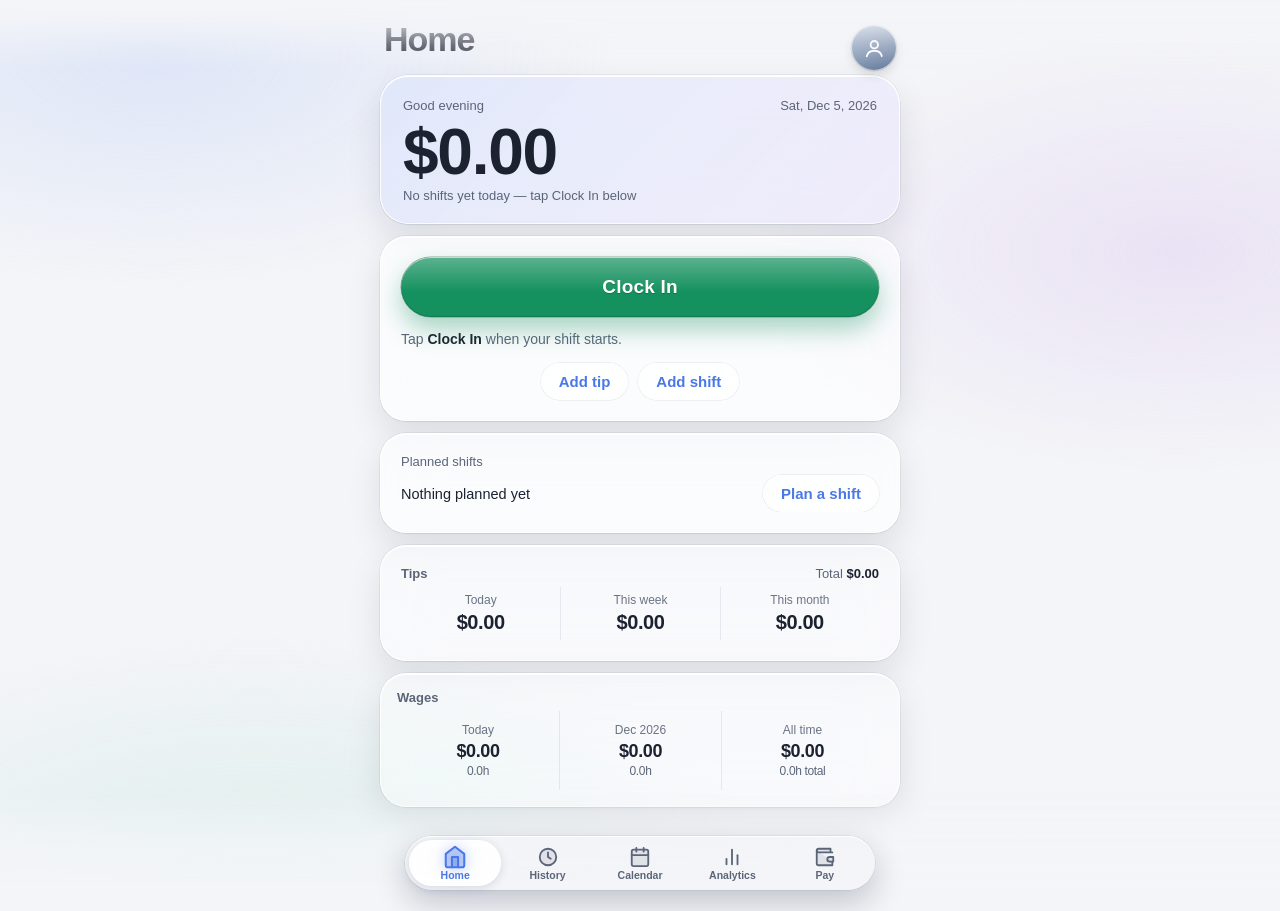
==== commit d7a8dd9f: "Remove the alarm and all sound features (settings card, alarm pop-up, stored sounds) (v.58) Co-Autho" ====
--- a/index.html
+++ b/index.html
@@ -244,7 +244,6 @@
       <div class="prof-edit" id="nameBox" hidden><input id="profName" type="text" maxlength="30" autocomplete="off" autocapitalize="words" spellcheck="false" placeholder="Your name" aria-label="Your name"><button type="button" class="icon-btn" id="nameDone">Done</button></div></div>
     <div class="sub" style="margin:12px 2px 8px">Picture</div>
     <div class="av-grid" id="avGrid"></div>
-    <div class="settings-row" id="mascotSoundRow" hidden><span>Mascot sound<small>the music that plays with their clips</small></span><button class="ios-switch" id="mascotSound" role="switch" aria-checked="true" aria-label="Mascot sound"></button></div>
     <div class="prof-links"><button type="button" class="link" id="avUpload">Upload a photo</button><button type="button" class="link danger-link" id="avRemove" hidden>Remove photo</button></div>
     <input type="file" id="avFile" accept="image/*" hidden>
     <div class="sub" id="profMsg" style="margin:4px 2px 0"></div>
@@ -262,18 +261,6 @@
     <div class="settings-row"><span>Weekend premium<small>extra % on Sat and Sun, new shifts</small></span><input id="wkndInput" type="number" min="0" max="300" step="1" inputmode="decimal" placeholder="0"></div>
     <div class="settings-row"><span>Tax set-aside<small>% of wages and tips to keep aside</small></span><input id="taxInput" type="number" min="0" max="60" step="0.5" inputmode="decimal" placeholder="0"></div>
     <div class="settings-row"><span>Mileage rate<small>$ per mile, used for mileage</small></span><input id="mileInput" type="number" min="0" max="10" step="0.005" inputmode="decimal" placeholder="0"></div>
-  </div>
-
-<div class="card" id="soundCard">
-    <div class="pay-h">Alarm sound</div>
-    <div class="settings-row"><span>Alarm at clock-out time<small>rings when your planned or chosen end time arrives</small></span><select id="sndOn" aria-label="Alarm at clock-out time"><option value="1">On</option><option value="">Off</option></select></div>
-    <div class="settings-row"><span>Sound when I tap Clock Out<small>a short version of your sound</small></span><select id="sndTap" aria-label="Sound when I tap Clock Out"><option value="">Off</option><option value="1">On</option></select></div>
-    <div class="snd-list" id="sndList"></div>
-    <div class="settings-row"><span>Volume</span><input type="range" id="sndVol" min="10" max="100" step="5" aria-label="Volume"></div>
-    <button class="btn ghost" id="sndAdd" type="button" style="width:100%;margin-top:6px">Add your own sound</button>
-    <input type="file" id="sndFile" accept="audio/*" hidden>
-    <div class="sub" id="sndMsg" style="margin:8px 2px 0" role="status"></div>
-    <div class="sub" style="margin:6px 2px 0">Rings while Work Clock is open on your screen. iPhone doesn't let web apps ring in the background, and silent mode can mute it. Your own sounds stay on this phone only.</div>
   </div>
 
   <div class="card">
@@ -401,17 +388,6 @@
 </div>
 
 
-<div class="modal-bg" id="alarmBg" role="alertdialog" aria-modal="true" aria-labelledby="alarmH">
-  <div class="modal">
-    <h2 id="alarmH">Time to clock out</h2>
-    <div class="sub" id="alarmTxt" style="margin:0 0 14px"></div>
-    <div class="btn-row">
-      <button class="btn ghost" id="alarmStop" type="button">Keep working</button>
-      <button class="btn primary" id="alarmOut" type="button">Clock out</button>
-    </div>
-  </div>
-</div>
-
 <div class="modal-bg" id="brkBg">
   <div class="modal">
     <h2>Take a break</h2>
@@ -510,7 +486,6 @@
   </div>
   <button id="fsMin" class="fs-min" aria-label="Minimise timer"><span class="fs-chev" aria-hidden="true"></span><span>Swipe up to minimise</span></button>
 </div>
-<div class="moment-bg" id="momentBg" hidden aria-hidden="true"><div class="moment"><video id="momentVid" playsinline preload="auto"></video><div class="mo-cap" id="momentCap"></div><div class="mo-sub">Tap to close</div></div></div>
 <div id="undoBar" class="toast ios-banner" role="status" aria-live="polite" hidden><span class="ub-ico" aria-hidden="true"><svg viewBox="0 0 24 24" fill="none" stroke="currentColor" stroke-width="2" stroke-linecap="round" stroke-linejoin="round"><path d="M3 6h18M8 6V4h8v2M6 6l1 14h10l1-14"/></svg></span><span id="undoTxt"></span><button id="undoBtn" class="link">Undo</button><i class="ub-bar"></i></div>
 
 <div id="toast" class="toast" hidden><span id="toastTxt"></span><button id="toastBtn" class="link">Change time</button></div>
--- a/style.css
+++ b/style.css
@@ -727,7 +727,7 @@
 .miss-btns .btn{width:100%}
 .miss-btns .link{align-self:center; margin-top:4px}
 .fs-sub{background:none; border:0; color:rgba(255,255,255,.6); font-size:15px; padding:8px 12px; cursor:pointer; margin-top:-24px}
-#startBg,#lateBg,#cfmBg,#brkBg,#endBg,#alarmBg{z-index:130}
+#startBg,#lateBg,#cfmBg,#brkBg,#endBg{z-index:130}
 
 /* the full-screen timer covers the tab bar; use Minimise to leave it */
 body.fs-open .tabbar{display:none}
@@ -869,7 +869,9 @@
 .lock{touch-action:none}
 .tap{cursor:pointer}.tipbox-t.tap:active{opacity:.6}
 html.kbd .modal{margin-bottom:0; padding-bottom:14px}
-html.kbd .modal-bg{padding-bottom:0}
+/* iOS floats a bar (up / down / done) above the keyboard; keep the sheet, and its Save button, clear of it */
+html.kbd .modal-bg{padding-bottom:64px}
+html.kbd .modal{max-height:calc(var(--avail,100dvh) - env(safe-area-inset-top,0px) - 64px - 12px)}
 html[data-theme="dark"]{color-scheme:dark} html[data-theme="light"]{color-scheme:light}
 
 .mw-up{display:block; margin:0 0 2px -4px; padding:4px 6px; font-size:14px}
@@ -965,17 +967,6 @@
 @keyframes fjRing{0%{opacity:.7; transform:scale(1)}100%{opacity:0; transform:scale(2.8)}}
 @media (prefers-reduced-motion:reduce){ .fs-job.pop,.fs-job.pop .fj-dot i,.fj-dot::before,.fj-dot::after{animation:none} .fj-dot::before,.fj-dot::after{display:none} }
 
-.snd-list{margin:6px 0 2px}
-.snd-row{display:flex; align-items:center; gap:6px; border-top:1px solid var(--line); padding:4px 0}
-.snd-pick{flex:1; display:flex; align-items:center; gap:12px; text-align:left; background:none; border:0; color:var(--ink); font:inherit; font-size:15.5px; padding:10px 4px; cursor:pointer; min-width:0}
-.snd-pick span{overflow:hidden; text-overflow:ellipsis; white-space:nowrap}
-.snd-r{flex:0 0 auto; width:20px; height:20px; border-radius:50%; border:2px solid var(--muted); position:relative}
-.snd-row.on .snd-r{border-color:#2fd08e}
-.snd-row.on .snd-r::after{content:""; position:absolute; inset:3px; border-radius:50%; background:#2fd08e}
-.snd-play{flex:0 0 auto; width:38px; height:34px; border-radius:99px; border:1px solid var(--glass-edge,rgba(128,138,155,.3)); background:var(--chip); color:var(--ink); font-size:13px; cursor:pointer}
-.snd-play.on{background:#2fd08e; color:#04231d; border-color:transparent}
-.snd-del{flex:0 0 auto; background:none; border:0; color:#e0558f; font-size:13.5px; padding:8px 6px; cursor:pointer}
-#sndVol{flex:1; max-width:55%; accent-color:#2fd08e}
 
 /* sheet list + pop-up */
 .sheet-list{margin:2px 0 8px}
@@ -1027,7 +1018,7 @@
 .av{position:relative; width:44px; height:44px; border:0; padding:0; background:none; border-radius:50%; cursor:pointer; -webkit-tap-highlight-color:transparent; font-family:inherit; color:inherit}
 .av-face{position:absolute; inset:0; border-radius:50%; overflow:hidden; display:grid; place-items:center; color:#fff; font-weight:700; font-size:16px; letter-spacing:.02em;
   box-shadow:0 0 0 1.5px color-mix(in srgb,var(--ink) 12%,transparent), 0 4px 12px rgba(0,0,0,.14); transition:box-shadow .25s}
-.av-face svg,.av-face img,.av-face video{width:100%; height:100%; display:block; object-fit:cover}
+.av-face svg,.av-face img{width:100%; height:100%; display:block; object-fit:cover}
 .av.on .av-face{box-shadow:0 0 0 2.5px var(--accent), 0 4px 14px color-mix(in srgb,var(--accent) 35%,transparent)}
 .av:active .av-face{transform:scale(.94)}
 .av::before{content:""; position:absolute; inset:-4.5px; border-radius:50%; opacity:0; transition:opacity .4s; pointer-events:none;
@@ -1116,18 +1107,10 @@
 .fs-clock .fs-bot .fs-out{margin-top:10px}
 .fs-clock > .fs-bot{margin-top:auto; padding-bottom:6px}
 
-/* mascot videos */
-.av-face video,.av-face img{border-radius:50%; clip-path:circle(50% at 50% 50%); background:#cfe3fb; pointer-events:none}
-.av-tile .av-face img{background:#cfe3fb}
-.av-grid{grid-template-columns:repeat(4,1fr); gap:12px 10px}
-
-/* mascot moments */
-.moment-bg{position:fixed; inset:0; z-index:150; display:flex; align-items:center; justify-content:center; background:rgba(8,12,24,.55); -webkit-backdrop-filter:blur(10px); backdrop-filter:blur(10px)}
-.moment-bg[hidden]{display:none}
-.moment{width:min(80vw,330px); text-align:center; animation:moPop .45s cubic-bezier(.2,1.3,.4,1) both}
-.moment video{width:100%; aspect-ratio:1; display:block; object-fit:cover; border-radius:34px; background:#cfe3fb; box-shadow:0 24px 60px rgba(0,0,0,.5)}
-.mo-cap{margin-top:16px; font-size:20px; font-weight:700; color:#fff}
-.mo-sub{margin-top:4px; font-size:13px; color:rgba(255,255,255,.6)}
-@keyframes moPop{from{transform:scale(.8); opacity:0} to{transform:scale(1); opacity:1}}
-@media (prefers-reduced-motion:reduce){.moment{animation:none}}
-.av-grid{grid-template-columns:repeat(4,1fr)}
+/* centred confirm (clock out): rounded on all four corners, No / Yes */
+html #cfmBg.center, #cfmBg.center{align-items:center; padding:24px}
+html[data-theme] #cfmBg.center .modal, #cfmBg.center .modal{border-radius:30px; margin:0; width:min(340px,100%); padding:26px 20px 20px; text-align:center}
+#cfmBg.center .modal::before{display:none}
+#cfmBg.center .cfm-msg{margin-bottom:18px}
+#cfmBg.center.open .modal{animation:cfmPop .28s cubic-bezier(.2,1.2,.4,1) backwards}
+@keyframes cfmPop{from{transform:scale(.9); opacity:0} to{transform:scale(1); opacity:1}}
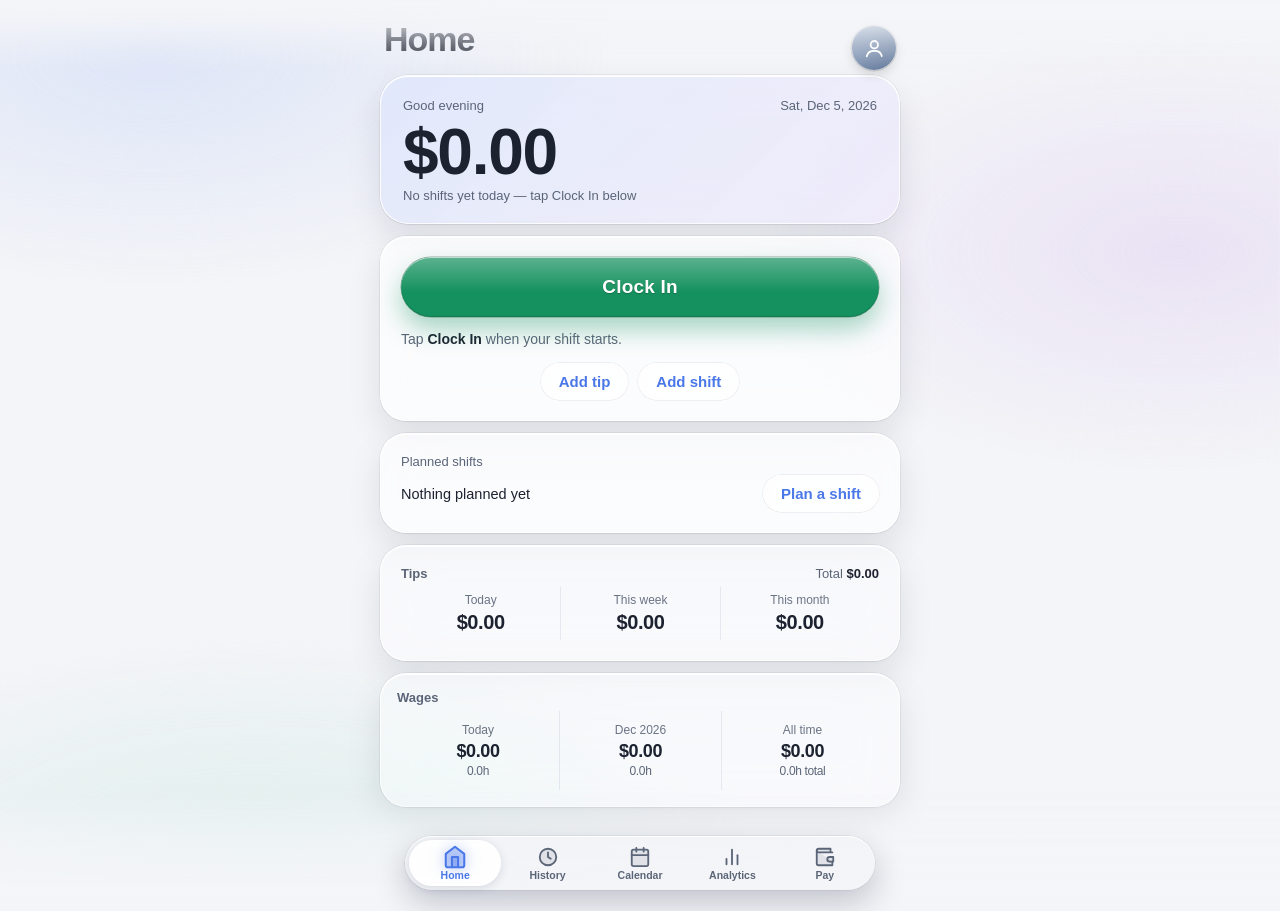
==== commit d9968c88: "Planned shifts: pick a date, repeat weekly, or both (weekly repeats from the chosen date) (v.60) Co-" ====
--- a/index.html
+++ b/index.html
@@ -530,9 +530,10 @@
     <h2 id="planTitle">Plan a shift</h2>
     <div class="cfm-msg" style="margin-bottom:12px">Clocks you in and out at these times. The app can't run while it's closed, so it fills the shift in the next time you open it, with hours counted from the exact times. You can still edit it in History.</div>
     <div class="field" id="planJobF" hidden><label>Job</label><select id="planJob"></select></div>
+    <div class="field"><label>Date</label><input type="date" id="planDate"></div>
     <div class="field"><label>Starts</label><input type="time" id="planStart" value="15:00"></div>
     <div class="field"><label>Ends</label><input type="time" id="planEnd" value="23:00"></div>
-    <div class="field"><label id="planRepeatL">Repeat weekly on (leave empty for one day only)</label>
+    <div class="field"><label id="planRepeatL">Also repeat weekly on <span style="font-weight:400;opacity:.7">(optional, from that date on)</span></label>
       <div class="daychips" id="planDays"><button type="button" data-d="1">Mon</button><button type="button" data-d="2">Tue</button><button type="button" data-d="3">Wed</button><button type="button" data-d="4">Thu</button><button type="button" data-d="5">Fri</button><button type="button" data-d="6">Sat</button><button type="button" data-d="0">Sun</button></div></div>
     <button type="button" class="link danger-link" id="planRemove" style="display:none">Remove plan</button>
     <div class="btn-row">
--- a/style.css
+++ b/style.css
@@ -987,7 +987,7 @@
   background:color-mix(in srgb,var(--card) 80%,transparent); border:.5px solid color-mix(in srgb,var(--ink) 14%,transparent);
   -webkit-backdrop-filter:blur(28px) saturate(1.8); backdrop-filter:blur(28px) saturate(1.8);
   box-shadow:0 14px 40px rgba(0,0,0,.22), inset 0 .5px 0 rgba(255,255,255,.35); font-size:15px; font-weight:600; color:var(--ink);
-  animation:ubIn .5s cubic-bezier(.2,1.1,.3,1) both}
+  animation:ubIn .5s cubic-bezier(.2,1.1,.3,1) backwards}
 .toast.ios-banner.out{opacity:0; transform:translateX(-50%) translateY(-130%)}
 @keyframes ubIn{from{opacity:0; transform:translateX(-50%) translateY(-130%) scale(.96)}to{opacity:1; transform:translateX(-50%)}}
 .toast.ios-banner .ub-ico{display:grid; place-items:center; width:32px; height:32px; flex:none; border-radius:50%; background:color-mix(in srgb,var(--red,#ff453a) 16%,transparent); color:var(--red,#ff453a)}
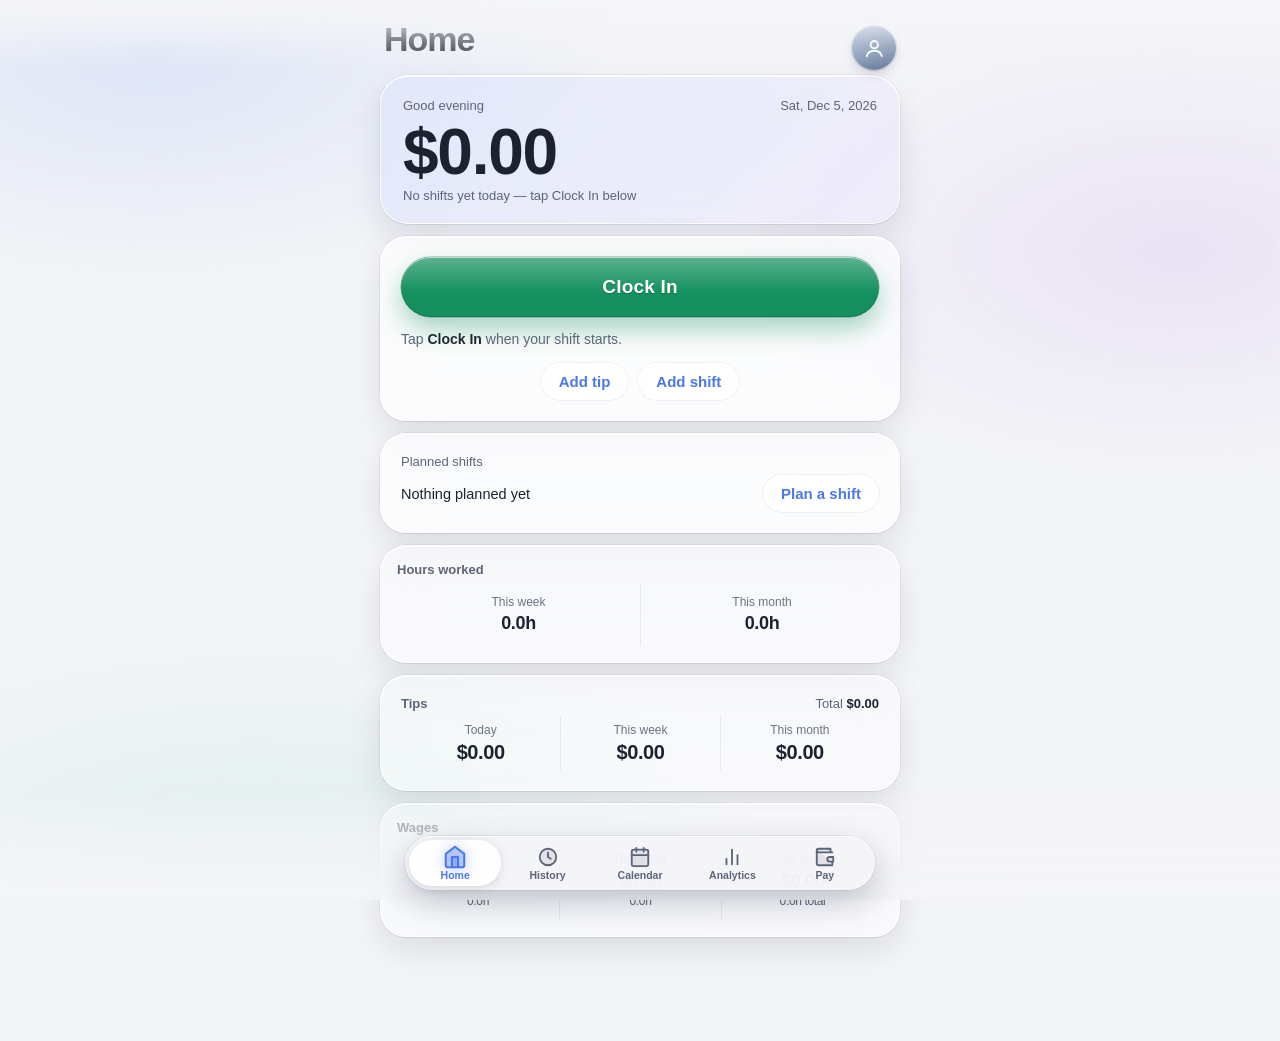
==== commit 22fc4ec6: "Home: Hours worked card (this week, this month), live while clocked in (v.64) Co-Authored-By: Claude" ====
--- a/index.html
+++ b/index.html
@@ -79,6 +79,11 @@
 
 <div class="homeview" id="homeJobRow" hidden><div class="jp-h">Showing</div><div class="jchips" id="homeChips"></div></div>
 
+<div class="card"><div class="tipbox-top"><span class="tipbox-h">Hours worked</span></div><div class="stats flat3 hrs2">
+    <div class="stat"><div class="label">This week</div><div class="val" id="hrsWeek">0.0h</div></div>
+    <div class="stat"><div class="label">This month</div><div class="val" id="hrsMonth">0.0h</div></div>
+  </div></div>
+
 <div class="card tipbox">
     <div class="tipbox-top"><span class="tipbox-h" id="tipHead">Tips</span><span class="tipbox-t tap" id="tipTot" role="button" tabindex="0" aria-label="See tips month by month">Total <b id="tipAll">$0.00</b></span></div>
     <div class="stats tips3">
@@ -118,17 +123,14 @@
   <section class="tabpane" id="tab-analytics">
   <div class="page-title">Analytics</div>
   <div class="anajob-row" id="anaJobRow" hidden><div class="jchips" id="anaChips"></div><select id="anaJob" aria-label="Job" hidden></select></div>
-<div class="card goal-card" style="margin-top:12px">
-    <div class="ring-wrap">
-      <svg viewBox="0 0 120 120" class="ring" aria-hidden="true"><defs><linearGradient id="ringGrad" x1="0" y1="0" x2="1" y2="1"><stop offset="0" stop-color="#3ee6b0"/><stop offset="1" stop-color="#4aa8ff"/></linearGradient></defs><circle class="ring-bg" cx="60" cy="60" r="48"/><circle class="ring-fg" id="goalRing" cx="60" cy="60" r="48" stroke-dasharray="301.59" stroke-dashoffset="301.59" transform="rotate(-90 60 60)"/></svg>
-      <div class="ring-mid"><div class="ring-pct" id="goalPct">—</div><div class="ring-sub">this week</div></div>
-    </div>
-    <div class="goal-text">
-      <div class="t">Weekly goal</div>
-      <div class="goal-line" id="goalSub">No goal yet</div>
-      <div class="goal-msg" id="goalMsg"></div>
-      <button class="link" id="goalSet" style="padding:6px 0 0">Set goal</button>
-    </div>
+<div class="card" style="margin-top:12px">
+    <div class="pay-h">Earned</div>
+    <div class="earn3">
+      <div><small>This week</small><b id="ernWeek">$0.00</b><span id="ernWeekS"></span></div>
+      <div><small>This month</small><b id="ernMonth">$0.00</b><span id="ernMonthS"></span></div>
+      <div><small>All time</small><b id="ernAll">$0.00</b><span id="ernAllS"></span></div>
+    </div>
+    <div class="sub" style="margin-top:8px">Wages from your hours plus tips.</div>
   </div>
 
 <div class="card" style="margin-top:12px">
@@ -257,7 +259,6 @@
     <div class="settings-row"><span>Pay cycle<small>how often you're paid</small></span><select id="cycleInput" aria-label="Pay cycle"><option value="">Not set</option><option value="weekly">Every week</option><option value="biweekly">Every 2 weeks</option><option value="monthly">Monthly, on a date</option></select></div>
     <div class="settings-row" id="paydayRow"><span>Payday<small>day of each month</small></span><select id="paydayInput" aria-label="Payday"></select></div>
     <div class="settings-row" id="anchorRow" style="display:none"><span>A payday<small>any past or upcoming one</small></span><input id="anchorInput" type="date" aria-label="A payday"></div>
-    <div class="settings-row"><span>Weekly goal</span><select id="goalInput" aria-label="Weekly goal"></select></div>
     <div class="settings-row"><span>Weekend premium<small>extra % on Sat and Sun, new shifts</small></span><input id="wkndInput" type="number" min="0" max="300" step="1" inputmode="decimal" placeholder="0"></div>
     <div class="settings-row"><span>Tax set-aside<small>% of wages and tips to keep aside</small></span><input id="taxInput" type="number" min="0" max="60" step="0.5" inputmode="decimal" placeholder="0"></div>
     <div class="settings-row"><span>Mileage rate<small>$ per mile, used for mileage</small></span><input id="mileInput" type="number" min="0" max="10" step="0.005" inputmode="decimal" placeholder="0"></div>
@@ -445,6 +446,16 @@
   </div>
 </div>
 
+<div class="modal-bg" id="delBg" role="dialog" aria-modal="true" aria-labelledby="delH">
+  <div class="modal cfm">
+    <h2 id="delH">Remove weekly shift</h2>
+    <p id="delMsg" class="cfm-msg"></p>
+    <button class="btn ghost" id="delOne" type="button" style="width:100%;margin-bottom:8px"></button>
+    <button class="btn primary" id="delFuture" type="button" style="width:100%"></button>
+    <button class="link" id="delNo" type="button" style="display:block;margin:10px auto 0">Cancel</button>
+  </div>
+</div>
+
 <div class="modal-bg" id="lateBg" role="dialog" aria-modal="true" aria-labelledby="lateH">
   <div class="modal cfm">
     <h2 id="lateH">Start now?</h2>
--- a/style.css
+++ b/style.css
@@ -727,7 +727,7 @@
 .miss-btns .btn{width:100%}
 .miss-btns .link{align-self:center; margin-top:4px}
 .fs-sub{background:none; border:0; color:rgba(255,255,255,.6); font-size:15px; padding:8px 12px; cursor:pointer; margin-top:-24px}
-#startBg,#lateBg,#cfmBg,#brkBg,#endBg{z-index:130}
+#startBg,#lateBg,#delBg,#cfmBg,#brkBg,#endBg{z-index:130}
 
 /* the full-screen timer covers the tab bar; use Minimise to leave it */
 body.fs-open .tabbar{display:none}
@@ -1114,3 +1114,11 @@
 #cfmBg.center .cfm-msg{margin-bottom:18px}
 #cfmBg.center.open .modal{animation:cfmPop .28s cubic-bezier(.2,1.2,.4,1) backwards}
 @keyframes cfmPop{from{transform:scale(.9); opacity:0} to{transform:scale(1); opacity:1}}
+
+.earn3{display:grid; grid-template-columns:repeat(3,1fr); gap:8px; margin-top:6px}
+.earn3 > div{display:flex; flex-direction:column; gap:3px; min-width:0}
+.earn3 small{font-size:13px; color:var(--muted)}
+.earn3 b{font-size:21px; font-weight:750; font-variant-numeric:tabular-nums; letter-spacing:-.2px}
+.earn3 span{font-size:11.5px; color:var(--muted); line-height:1.3}
+
+.hrs2{grid-template-columns:1fr 1fr !important}
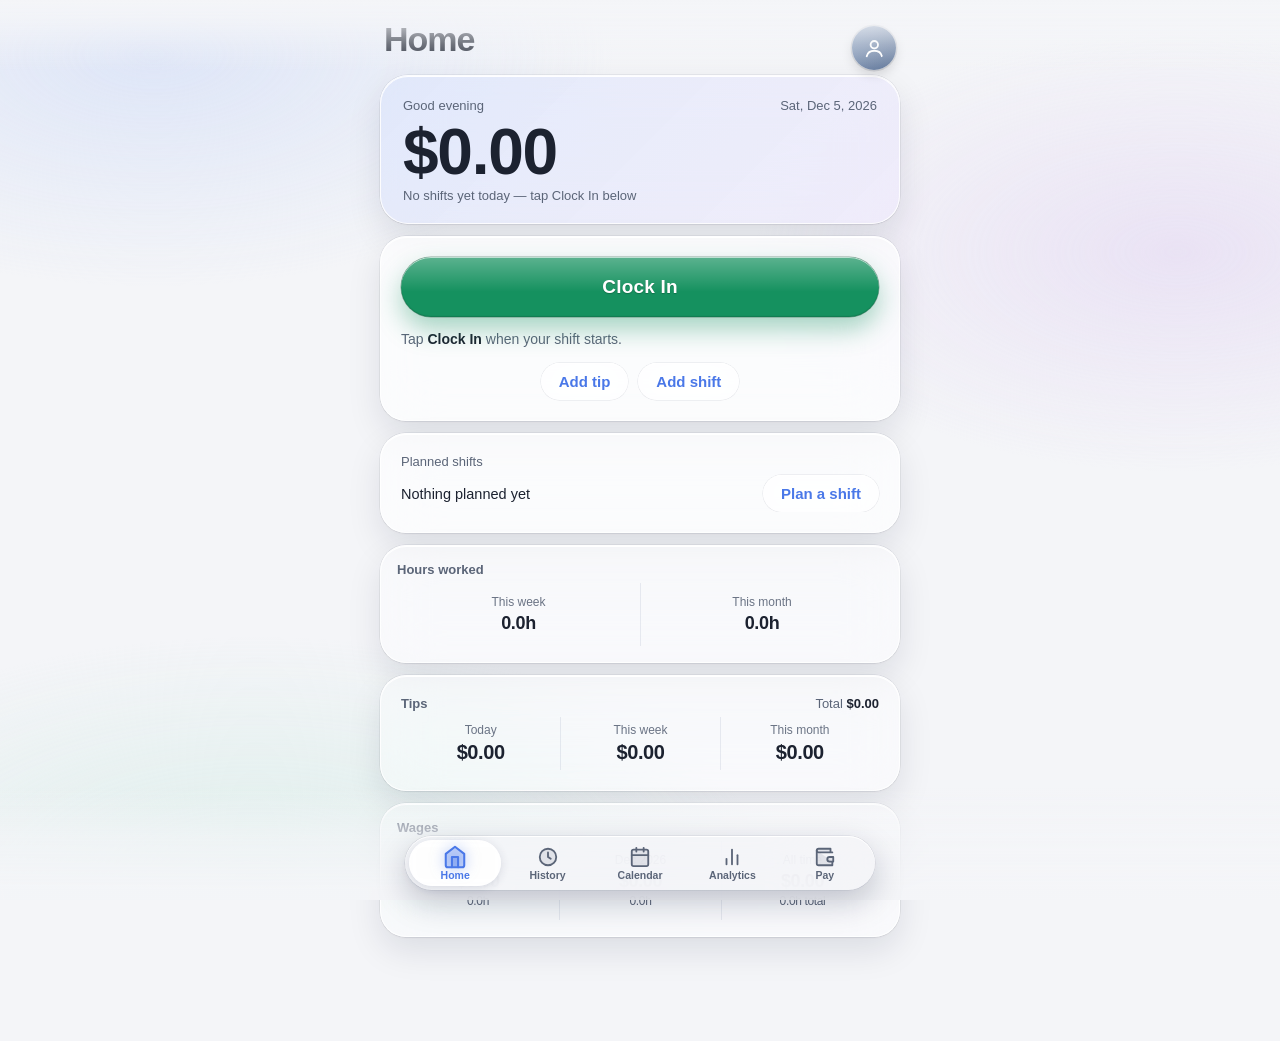
==== commit 0ee4f8ac: "Analytics: tap a bar for a small black pop-up with when you worked and what you earned; tap elsewher" ====
--- a/index.html
+++ b/index.html
@@ -144,6 +144,7 @@
     <div class="card-head"><span class="t">Analytics</span><span class="seg" id="anaSeg"><button data-p="week">Week</button><button data-p="month">Month</button><button data-p="year">Year</button></span></div>
     <div class="ana-nav"><button id="anaPrev" aria-label="Previous">‹</button><span id="anaRange"></span><button id="anaNext" aria-label="Next">›</button></div>
     <canvas id="anaChart" width="600" height="300"></canvas>
+    <div id="anaTip" class="ana-tip" hidden role="status"></div>
     <div class="ana-grid" id="anaStats"></div>
   </div>
 
--- a/style.css
+++ b/style.css
@@ -1122,3 +1122,11 @@
 .earn3 span{font-size:11.5px; color:var(--muted); line-height:1.3}
 
 .hrs2{grid-template-columns:1fr 1fr !important}
+
+.card:has(#anaChart){position:relative}
+.ana-tip{position:absolute; z-index:5; background:#0b0b0d; color:#fff; border-radius:12px; padding:8px 12px; font-size:13px; line-height:1.35; white-space:nowrap; box-shadow:0 8px 24px rgba(0,0,0,.35), 0 0 0 1px rgba(255,255,255,.14); pointer-events:none; display:flex; flex-direction:column; align-items:center; animation:tipIn .14s ease-out}
+.ana-tip[hidden]{display:none}
+.ana-tip b{font-size:15px; font-weight:700; font-variant-numeric:tabular-nums}
+.ana-tip::after{content:""; position:absolute; left:var(--ax,50%); bottom:-5px; width:10px; height:10px; background:#0b0b0d; transform:translateX(-50%) rotate(45deg); border-radius:2px}
+@keyframes tipIn{from{opacity:0; transform:translateY(4px) scale(.96)}to{opacity:1; transform:none}}
+@media (prefers-reduced-motion:reduce){.ana-tip{animation:none}}
